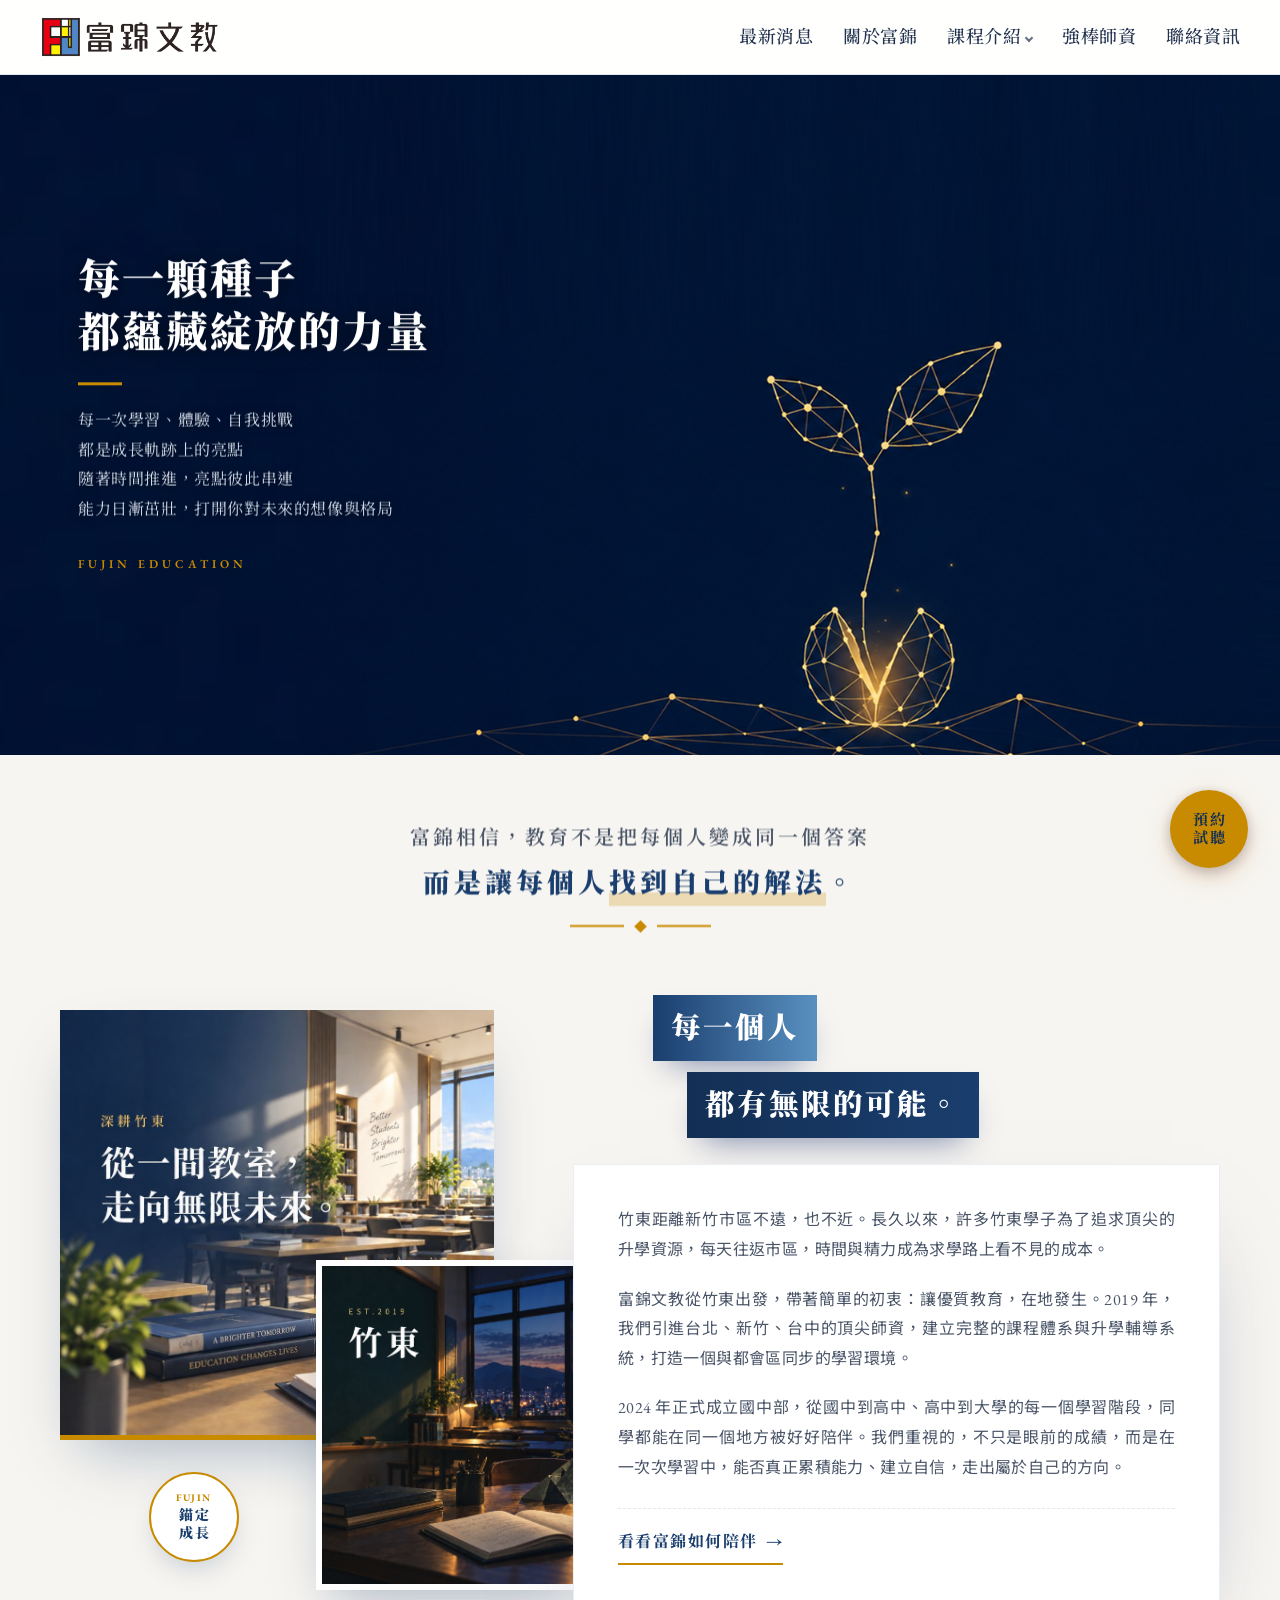
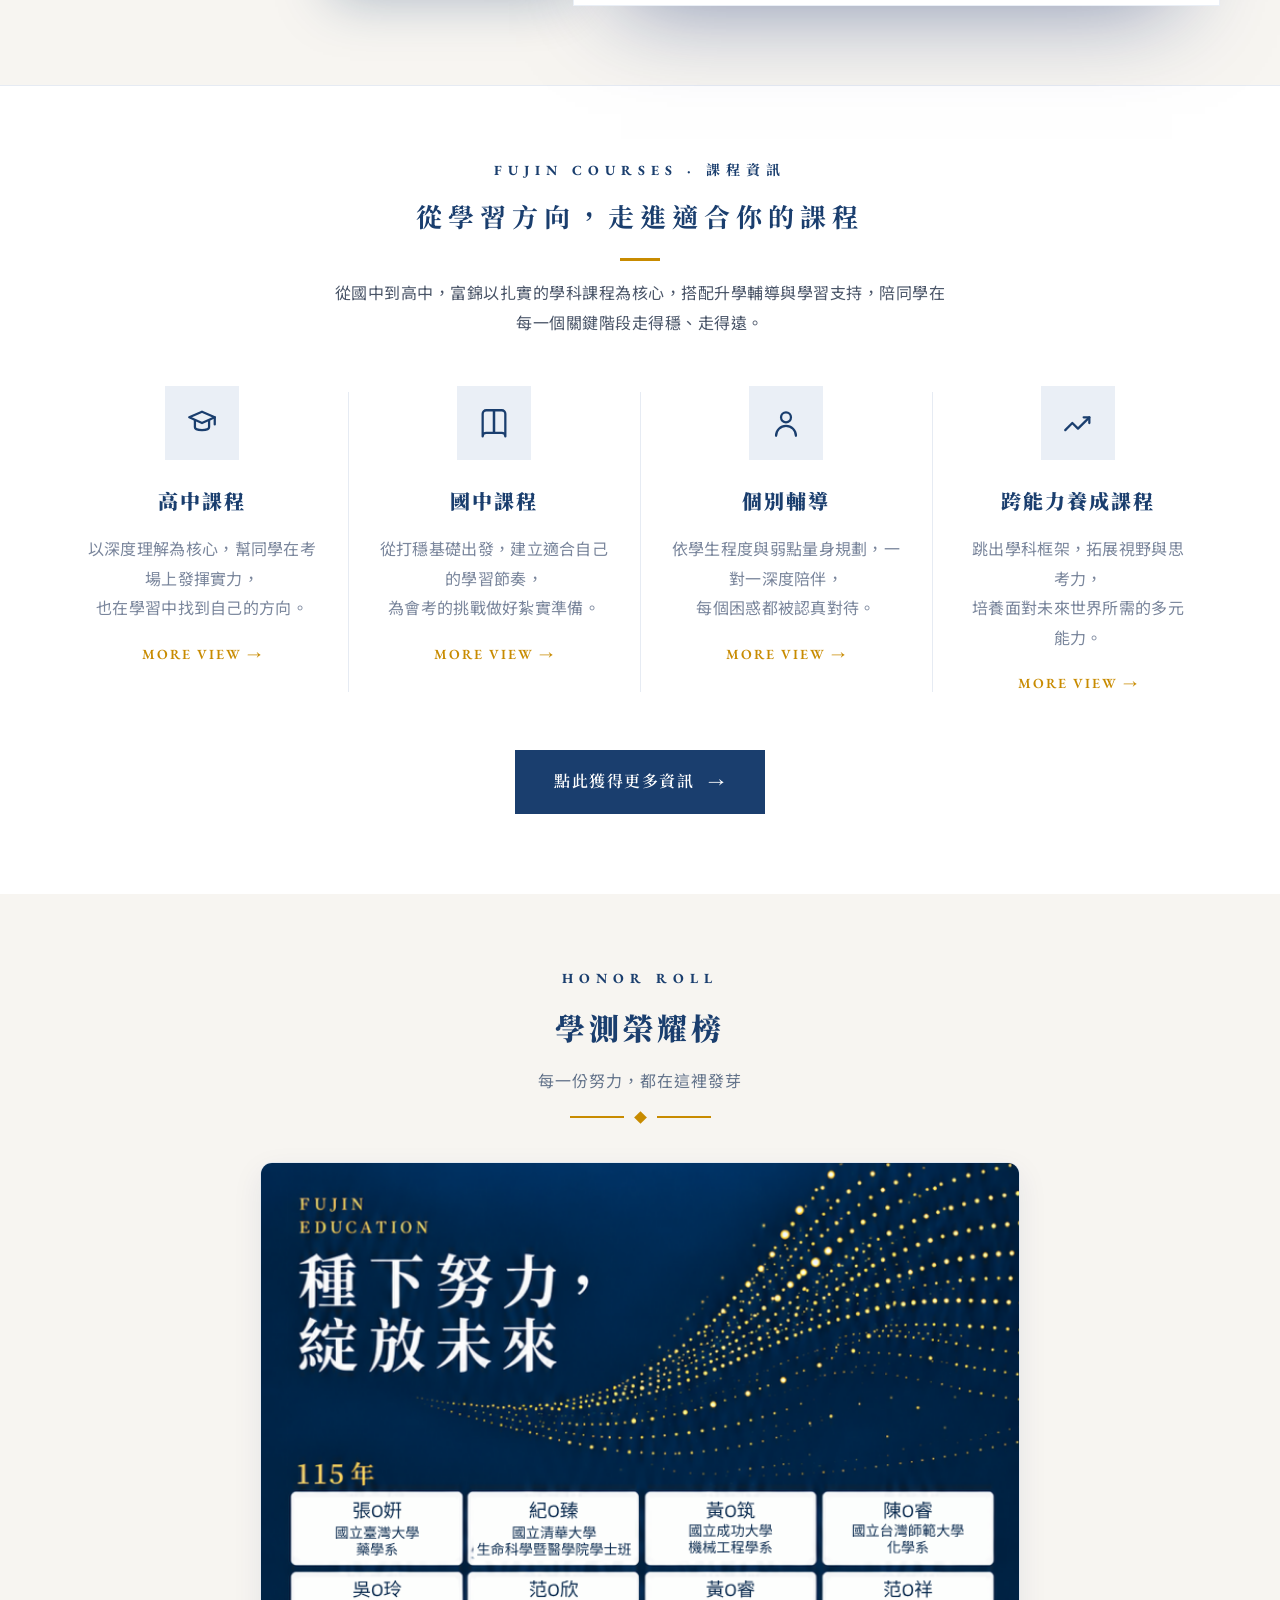
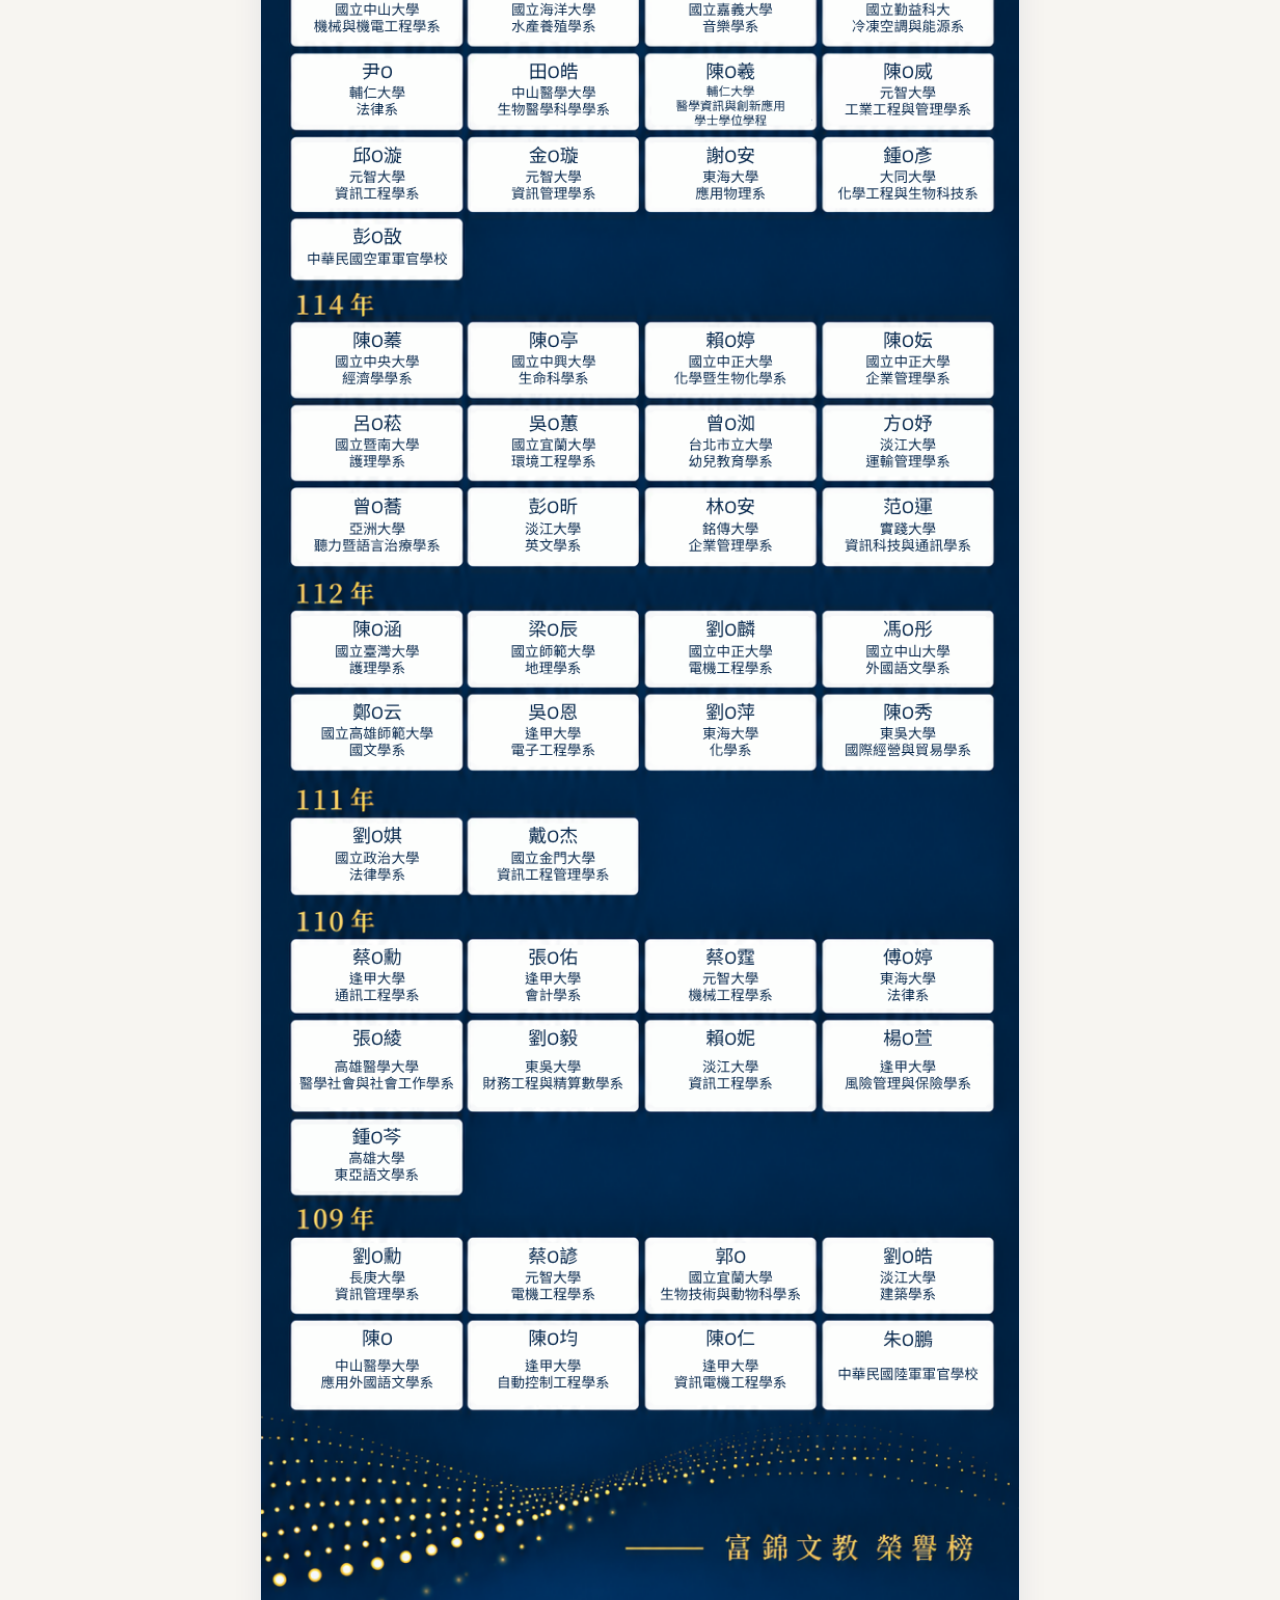
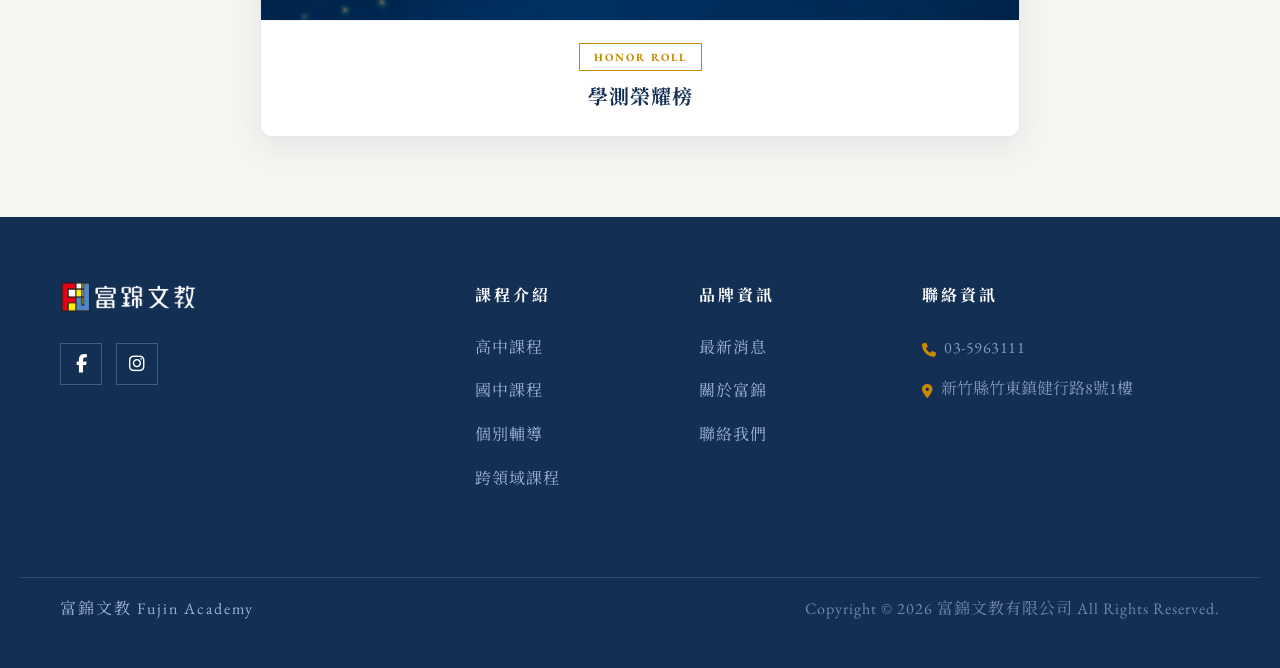
==== index.html @ 2bec7e51 "Update Fujin Education website layout, typography, and animations" ====
<!DOCTYPE html>
<html lang="zh-TW">

<head>
  <meta charset="UTF-8">
  <meta name="viewport" content="width=device-width, initial-scale=1.0">
  <title>富錦文教 · 首頁</title>
  <link rel="preconnect" href="https://fonts.googleapis.com">
  <link rel="preconnect" href="https://fonts.gstatic.com" crossorigin>
  <link
    href="https://fonts.googleapis.com/css2?family=EB+Garamond:ital,wght@0,400..800;1,400..800&family=Noto+Sans+TC:wght@400;500;600;700;800;900&family=Noto+Serif+TC:wght@400;500;600;700;900&display=swap"
    rel="stylesheet">
  <link rel="stylesheet" href="https://cdnjs.cloudflare.com/ajax/libs/font-awesome/6.5.1/css/all.min.css">
  <link rel="stylesheet" href="https://cdnjs.cloudflare.com/ajax/libs/animate.css/4.1.1/animate.min.css">
  <link rel="stylesheet" href="css/style.css">
</head>

<body data-theme="light">
  <div id="site-header"></div>
  <script src="partials/site-header.js"></script>

  <section class="hero">
    <div class="hero-inner">
      <h1 class="title scroll-anim" data-anim="animate__fadeInUp" style="animation-duration: 0.9s;">每一顆種子<br>都蘊藏綻放的力量
      </h1>
      <div class="bar scroll-anim" data-anim="animate__fadeIn" data-delay="0.3s"></div>
      <p class="sub scroll-anim" data-anim="animate__fadeInUp" data-delay="0.4s" style="animation-duration: 0.9s;">
        每一次學習、體驗、自我挑戰<br>都是成長軌跡上的亮點<br>隨著時間推進，亮點彼此串連<br>能力日漸茁壯，打開你對未來的想像與格局</p>
      <div class="eyebrow scroll-anim" data-anim="animate__fadeIn" data-delay="0.7s">FUJIN EDUCATION</div>
    </div>
  </section>

  <!-- 品牌核心引言區（無色塊、雜誌感詩意引言排版） -->
  <section class="home-quote-strip">
    <div class="wrap">
      <div class="home-quote-inner scroll-anim" data-anim="animate__fadeInUp">
        <div class="hq-content">
          <p class="hq-line-1">富錦相信，教育不是把每個人變成同一個答案</p>
          <p class="hq-line-2">而是讓每個人<span>找到自己的解法</span>。</p>
        </div>
        <div class="ornament"><span class="ln"></span><span class="dot"></span><span class="ln"></span></div>
      </div>
    </div>
  </section>

  <!-- 品牌文字區 — 雜誌感錯位疊卡排版（保留全部原有元素與漸層標題） -->
  <section class="home-about-sec">
    <div class="wrap">
      <div class="home-about-grid scroll-anim" data-anim="animate__fadeInUp">
        <!-- 左側：雙圖視覺舞台＋圓形錨定成長徽章 -->
        <div class="home-about-right">
          <div class="home-about-collage">
            <div class="collage-img-main">
              <img src="assets/首頁_教室2.jpeg" alt="深耕竹東 從一間教室，走向無限未來" loading="lazy">
            </div>
            <div class="collage-img-sub">
              <img src="assets/首頁_教室1.jpeg" alt="富錦文教 EST.2019 竹東" loading="lazy">
            </div>
            <div class="collage-badge">
              <span class="cb-en">FUJIN</span>
              <span class="cb-cn">錨定<br>成長</span>
            </div>
          </div>
        </div>

        <!-- 右側：漸層標題＋白色浮起故事卡片 -->
        <div class="home-about-left">
          <div class="home-about-head">
            <div class="bars">
              <b>每一個人</b>
              <b>都有無限的可能。</b>
            </div>
          </div>
          <div class="ov-card home-about-card">
            <div class="vision-body home-about-body">
              <p>竹東距離新竹市區不遠，也不近。長久以來，許多竹東學子為了追求頂尖的升學資源，每天往返市區，時間與精力成為求學路上看不見的成本。</p>
              <p>富錦文教從竹東出發，帶著簡單的初衷：讓優質教育，在地發生。2019 年，我們引進台北、新竹、台中的頂尖師資，建立完整的課程體系與升學輔導系統，打造一個與都會區同步的學習環境。</p>
              <p>2024 年正式成立國中部，從國中到高中、高中到大學的每一個學習階段，同學都能在同一個地方被好好陪伴。我們重視的，不只是眼前的成績，而是在一次次學習中，能否真正累積能力、建立自信，走出屬於自己的方向。</p>
            </div>
            <div class="home-about-cta">
              <a class="home-about-link" href="about.html">看看富錦如何陪伴 <span class="arw">→</span></a>
            </div>
          </div>
        </div>
      </div>
    </div>
  </section>

  <!-- 課程快覽 — 四欄卡片 -->
  <section class="course-ortho">
    <div class="band-en">FUJIN COURSES · 課程資訊</div>

    <div class="co-h scroll-anim" data-anim="animate__fadeInUp">從學習方向，走進適合你的課程</div>
    <div class="co-rule scroll-anim" data-anim="animate__fadeIn"></div>
    <p class="co-intro scroll-anim" data-anim="animate__fadeInUp" data-delay="0.15s">
      從國中到高中，富錦以扎實的學科課程為核心，搭配升學輔導與學習支持，陪同學在每一個關鍵階段走得穩、走得遠。</p>

    <div class="co-row">
      <div class="co-col scroll-anim" data-anim="animate__fadeInUp" data-delay="0.1s">
        <div class="co-ic"><svg viewBox="0 0 24 24">
            <path d="M3 8l9-4 9 4-9 4-9-4z" />
            <path d="M7 10v5c0 1.1 2.2 2 5 2s5-.9 5-2v-5" />
            <path d="M21 8v5" />
          </svg></div>
        <div class="co-t">高中課程</div>
        <p class="co-d">以深度理解為核心，幫同學在考場上發揮實力，<br>
          也在學習中找到自己的方向。</p>
        <a class="co-more" href="senior.html">MORE VIEW →</a>
      </div>

      <div class="co-col scroll-anim" data-anim="animate__fadeInUp" data-delay="0.25s">
        <div class="co-ic"><svg viewBox="0 0 24 24">
            <path d="M4 5.5A2.5 2.5 0 0 1 6.5 3H12v16H6.5A2.5 2.5 0 0 0 4 21.5V5.5z" />
            <path d="M20 5.5A2.5 2.5 0 0 0 17.5 3H12v16h5.5a2.5 2.5 0 0 1 2.5 2.5V5.5z" />
          </svg></div>
        <div class="co-t">國中課程</div>
        <p class="co-d">從打穩基礎出發，建立適合自己的學習節奏，<br>
          為會考的挑戰做好紮實準備。</p>
        <a class="co-more" href="junior.html">MORE VIEW →</a>
      </div>

      <div class="co-col scroll-anim" data-anim="animate__fadeInUp" data-delay="0.4s">
        <div class="co-ic"><svg viewBox="0 0 24 24">
            <circle cx="12" cy="8" r="3.5" />
            <path d="M5 21c0-3.9 3.1-7 7-7s7 3.1 7 7" />
          </svg></div>
        <div class="co-t">個別輔導</div>
        <p class="co-d">依學生程度與弱點量身規劃，一對一深度陪伴，<br>
          每個困惑都被認真對待。</p>
        <a class="co-more" href="tutor.html">MORE VIEW →</a>
      </div>

      <div class="co-col scroll-anim" data-anim="animate__fadeInUp" data-delay="0.55s">
        <div class="co-ic"><svg viewBox="0 0 24 24">
            <path d="M3 17l5-5 4 4 8-8" />
            <path d="M16 8h4v4" />
          </svg></div>
        <div class="co-t">跨能力養成課程</div>
        <p class="co-d">跳出學科框架，拓展視野與思考力，<br>
          培養面對未來世界所需的多元能力。</p>
        <a class="co-more" href="cross.html">MORE VIEW →</a>
      </div>
    </div>

    <div class="co-foot scroll-anim" data-anim="animate__fadeInUp" data-delay="0.2s">
      <a class="course-cta" href="contact.html">點此獲得更多資訊 <span class="arw">→</span></a>
    </div>
  </section>

  <!-- 最新消息 — 學測榮耀榜 (HONOR ROLL) -->
  <section class="home-honor-sec">
    <div class="wrap">
      <div class="intro-band scroll-anim" data-anim="animate__fadeInUp">
        <div class="band-en">HONOR ROLL</div>
        <h2 class="band-h">學測榮耀榜</h2>
        <p class="band-note">每一份努力，都在這裡發芽</p>
        <div class="ornament"><span class="ln"></span><span class="dot"></span><span class="ln"></span></div>
      </div>

      <div class="home-honor-wrap">
        <article class="honor-card scroll-anim" data-anim="animate__fadeInUp">
          <a href="assets/榜單.png" target="_blank" rel="noopener" aria-label="查看放大富錦文教榮譽榜榜單">
            <img src="assets/榜單.png" alt="富錦文教 學測榮耀榜" loading="lazy">
          </a>
          <div class="honor-card-body">
            <span class="honor-card-tag">HONOR ROLL</span>
            <h3 class="honor-card-title">學測榮耀榜</h3>
          </div>
        </article>
      </div>
    </div>
  </section>

  <div id="site-footer"></div>
  <script src="partials/site-footer.js"></script>

  <!-- Scroll Animation IntersectionObserver Script -->
  <script src="js/scroll-anim.js"></script>
</body>

</html>
---- css/style.css ----
@charset "UTF-8";

/* ==========================================================================
   1. 變數與基本重設 (Variables & Base Reset)
   ========================================================================== */
:root {
  --navy-deep: #132F54;
  --navy: #1A3E6E;
  /* 主色 Navy */
  --royal: #1A3E6E;
  --sky: #5990C0;
  --ocean: #27606C;
  --pale: #EAEFF6;
  --ink: #1A3E6E;
  --gold: #C88B00;
  /* 金色 Gold */
  --gold-bright: #FDF3DC;
  --gold-deep: #C88B00;
  --page: #F7F5F1;
  /* 底色 Cream */
  --gray-400: #94A3B8;
  --gray-500: #64748B;
  --gray-600: #4A5568;
  /* 內文灰 Text-mid */
  --gray-700: #4A5568;
}

* {
  margin: 0;
  padding: 0;
  box-sizing: border-box;
}

html {
  scroll-behavior: smooth;
}

body {
  font-size: 16px;
  line-height: 1.85;
  font-family: 'EB Garamond', 'Noto Sans TC', sans-serif;
  background: var(--page);
  color: var(--gray-700);
  -webkit-font-smoothing: antialiased;
  text-rendering: optimizeLegibility;
}

img {
  display: block;
  max-width: 100%;
}

.wrap {
  max-width: 1240px;
  margin: 0 auto;
  padding: 0 40px;
}

/* ==========================================================================
   2. 共用網站頁首 (Site Header)
   ========================================================================== */
.site-head {
  position: sticky;
  top: 0;
  z-index: 50;
  background: rgba(255, 255, 255, .92);
  -webkit-backdrop-filter: saturate(1.4) blur(12px);
  backdrop-filter: saturate(1.4) blur(12px);
  border-bottom: 1px solid #e2e8f0;
}

.head-inner {
  display: flex;
  align-items: center;
  justify-content: space-between;
  height: 74px;
  padding: 0 40px;
}

.brand {
  display: flex;
  align-items: center;
  flex-shrink: 0;
}

.brand img {
  height: 42px;
  width: auto;
  display: block;
}

.menu {
  display: flex;
  align-items: center;
  gap: 30px;
  white-space: nowrap;
}

.menu>a,
.menu .menu-links>a,
.menu .has-sub>a {
  font-family: 'EB Garamond', 'Noto Serif TC', serif;
  font-size: 18px;
  font-weight: 500;
  color: #22324f;
  text-decoration: none;
  letter-spacing: .5px;
  position: relative;
  padding: 6px 0;
  transition: color .15s;
  white-space: nowrap;
  display: inline-block;
}

.menu>a::after,
.menu .menu-links>a::after,
.menu .has-sub>a::after {
  content: "";
  position: absolute;
  left: 0;
  bottom: 0;
  width: 100%;
  height: 2.5px;
  background: var(--gold-deep);
  transform: scaleX(0);
  transform-origin: left center;
  transition: transform .2s ease;
}

.menu>a:hover,
.menu .menu-links>a:hover,
.menu .has-sub:hover>a {
  color: var(--navy);
}

.menu>a:hover::after,
.menu .menu-links>a:hover::after,
.menu .has-sub:hover>a::after {
  transform: scaleX(1);
}

.menu a.active {
  color: var(--gold-deep);
  font-weight: 700;
}

.menu a.active::after {
  transform: scaleX(1);
}

.has-sub {
  position: relative;
}

.has-sub .caret {
  display: inline-block;
  width: 6px;
  height: 6px;
  margin-left: 5px;
  vertical-align: middle;
  border-right: 2px solid currentColor;
  border-bottom: 2px solid currentColor;
  transform: translateY(-2px) rotate(45deg);
  opacity: .7;
}

.submenu {
  position: absolute;
  top: calc(100% + 8px);
  left: 50%;
  transform: translateX(-50%) translateY(8px);
  background: #fff;
  border: 1px solid #e6ebf3;
  border-radius: 0;
  padding: 8px;
  min-width: 180px;
  box-shadow: 0 18px 40px -18px rgba(16, 42, 107, .35);
  opacity: 0;
  visibility: hidden;
  transition: all .18s ease;
  display: flex;
  flex-direction: column;
  gap: 2px;
  z-index: 60;
}

.has-sub:hover .submenu {
  opacity: 1;
  visibility: visible;
  transform: translateX(-50%) translateY(0);
}

.submenu::before {
  content: "";
  position: absolute;
  top: -12px;
  left: 0;
  right: 0;
  height: 12px;
}

.submenu a {
  font-family: 'EB Garamond', 'Noto Serif TC', serif;
  font-size: 16px;
  font-weight: 500;
  color: #33415c;
  text-decoration: none;
  letter-spacing: 1px;
  padding: 10px 16px;
  border-radius: 0;
  transition: all .14s ease;
  white-space: nowrap;
}

.submenu a::after {
  display: none !important;
}

.submenu a:hover {
  background: var(--pale);
  color: var(--navy);
}

/* ==========================================================================
   3. 頁面主視覺 (Page Hero)
   ========================================================================== */
.page-hero {
  position: relative;
  overflow: hidden;
  color: #fff;
  padding: 48px 0 44px;
  background: linear-gradient(135deg, #132F54 0%, #1A3E6E 60%, #15355E 100%);
  border-bottom: 1px solid rgba(200, 139, 0, 0.25);
  box-shadow: inset 0 -10px 30px rgba(0, 0, 0, 0.15);
}

.page-hero::before {
  content: "";
  position: absolute;
  top: 0;
  left: 0;
  width: 100%;
  height: 3px;
  background: linear-gradient(90deg, var(--gold-deep) 0%, var(--gold) 50%, var(--sky) 100%);
}

.page-hero::after {
  content: "";
  position: absolute;
  right: -80px;
  top: -80px;
  width: 400px;
  height: 400px;
  background: radial-gradient(circle, rgba(206, 162, 115, .15), transparent 70%);
  pointer-events: none;
  z-index: 1;
}

.ph-inner {
  position: relative;
  z-index: 5;
}

.ph-eyebrow {
  font-family: 'EB Garamond', 'Noto Serif TC', serif;
  font-size: 12px;
  font-weight: 700;
  letter-spacing: 5px;
  color: var(--gold);
  text-transform: uppercase;
  margin-bottom: 10px;
}

.ph-title {
  font-family: 'EB Garamond', 'Noto Serif TC', serif;
  font-weight: 900;
  font-size: 36px;
  line-height: 1.25;
  letter-spacing: 3px;
  color: #ffffff;
  text-shadow: 0 2px 12px rgba(5, 16, 45, .4);
}

.ph-rule {
  width: 44px;
  height: 3px;
  background: var(--gold);
  margin: 16px 0 18px;
  border-radius: 2px;
}

.ph-sub {
  font-size: 16px;
  color: #cbd5e1;
  letter-spacing: .5px;
  line-height: 1.85;
  max-width: 960px;
  margin: 0;
  text-align: justify;
}

.ph-sub b {
  color: var(--gold-bright);
  font-weight: 700;
}

.ph-stats {
  display: flex;
  flex-wrap: wrap;
  gap: 42px;
  margin-top: 28px;
}

.ph-stat-item {
  display: flex;
  flex-direction: column;
  gap: 5px;
  position: relative;
  padding-bottom: 10px;
}

.ph-stat-item::after {
  content: "";
  position: absolute;
  left: 0;
  bottom: 0;
  width: 100%;
  height: 2px;
  background: var(--gold);
  transform: scaleX(0);
  transform-origin: left center;
  transition: transform 0.55s cubic-bezier(0.22, 1, 0.36, 1);
  opacity: 0.75;
}

.ph-stat-item.stat-done::after {
  transform: scaleX(1);
}

.ph-stat-num {
  font-family: 'EB Garamond', 'Noto Serif TC', serif;
  font-size: 28px;
  font-weight: 900;
  color: var(--gold);
  letter-spacing: 1.5px;
  line-height: 1.2;
  font-variant-numeric: tabular-nums;
  display: inline-flex;
  align-items: baseline;
}

.ph-stat-num.stat-tick {
  animation: statTickPop 0.22s ease-out;
}

@keyframes statTickPop {
  0% {
    transform: translateY(3px) scale(0.96);
  }
  50% {
    transform: translateY(-2px) scale(1.05);
    text-shadow: 0 0 14px rgba(200, 139, 0, 0.45);
  }
  100% {
    transform: translateY(0) scale(1);
  }
}

.ph-stat-chars .stat-ch {
  display: inline-block;
  opacity: 0;
  transform: translateY(10px) scale(0.85);
  transition: opacity 0.38s ease, transform 0.38s cubic-bezier(0.34, 1.56, 0.64, 1);
}

.ph-stat-chars .stat-ch.show {
  opacity: 1;
  transform: translateY(0) scale(1);
}

.ph-stat-label {
  font-size: 14px;
  color: #cbd5e1;
  letter-spacing: 1px;
}

/* ==========================================================================
   4. 段落標題飾線 (Section Intro Band)
   ========================================================================== */
.intro-band {
  text-align: center;
  padding: 0;
  margin-bottom: 40px;
}

main>.intro-band:not(:first-child) {
  margin-top: 64px;
}

.band-en {
  font-family: 'EB Garamond', 'Noto Serif TC', serif;
  font-size: 14px;
  font-weight: 700;
  letter-spacing: 6px;
  color: var(--royal);
  text-transform: uppercase;
  margin-bottom: 10px;
}

.band-h {
  font-family: 'EB Garamond', 'Noto Serif TC', serif;
  font-weight: 900;
  font-size: 30px;
  letter-spacing: 4px;
  color: var(--ink);
}

.band-note {
  font-size: 16px;
  color: var(--gray-500);
  letter-spacing: 1px;
  margin-top: 10px;
}

.ornament {
  display: flex;
  align-items: center;
  gap: 12px;
  justify-content: center;
  margin: 16px 0 0;
}

.ornament .ln {
  height: 2px;
  width: 54px;
  background: var(--gold);
}

.ornament .dot {
  width: 9px;
  height: 9px;
  background: var(--gold);
  transform: rotate(45deg);
}

main {
  padding: 56px 0 80px;
}

/* ==========================================================================
   5. 註冊呼籲按鈕區 (CTA)
   ========================================================================== */
.cta {
  background: linear-gradient(158deg, #102A6B 0%, #0a1f55 100%);
  border-radius: 0;
  color: #fff;
  text-align: center;
  padding: 64px 40px;
  margin: 64px 0 10px;
  position: relative;
  overflow: hidden;
}

.cta::before {
  content: "";
  position: absolute;
  right: -60px;
  top: -60px;
  width: 300px;
  height: 300px;
  background: radial-gradient(circle, rgba(206, 162, 115, .3), transparent 65%);
  pointer-events: none;
}

.cta-eyebrow {
  font-family: 'EB Garamond', 'Noto Serif TC', serif;
  font-size: 13px;
  font-weight: 600;
  letter-spacing: 5px;
  text-transform: uppercase;
  color: var(--gold-bright);
  margin-bottom: 16px;
}

.cta-h {
  font-family: 'EB Garamond', 'Noto Serif TC', serif;
  font-weight: 900;
  font-size: 30px;
  letter-spacing: 3px;
  margin-bottom: 14px;
}

.cta-p {
  font-size: 16px;
  color: #d7e1f0;
  letter-spacing: 1px;
  line-height: 1.8;
  margin-bottom: 30px;
}

.cta-btn {
  display: inline-flex;
  align-items: center;
  gap: 10px;
  background: var(--gold);
  color: #3a2a14;
  font-family: 'EB Garamond', 'Noto Serif TC', serif;
  font-weight: 700;
  font-size: 18px;
  letter-spacing: 2px;
  text-decoration: none;
  padding: 16px 38px;
  border-radius: 0;
  transition: all .18s ease;
  box-shadow: 0 14px 30px -12px rgba(206, 162, 115, .8);
}

.cta-btn:hover {
  transform: translateY(-3px);
  box-shadow: 0 20px 40px -12px rgba(206, 162, 115, .9);
  background: #d9b487;
}

/* ==========================================================================
   6. 網站頁尾 (Site Footer)
   ========================================================================== */
.site-foot {
  font-family: 'EB Garamond', 'Noto Serif TC', serif;
  background: var(--navy-deep);
  color: #9fb2d6;
  padding: 64px 0 44px;
}

.foot-grid {
  display: grid;
  grid-template-columns: 1.8fr 0.9fr 0.9fr 1.4fr;
  gap: 32px;
}

.foot-brand-logo {
  display: inline-block;
  margin-bottom: 20px;
  text-decoration: none;
}

.foot-brand-logo img {
  height: 32px;
  width: auto;
  display: block;
}

.foot-desc {
  font-size: 16px;
  line-height: 1.95;
  color: #8497bd;
  letter-spacing: .4px;
  max-width: 100%;
  text-wrap: pretty;
  margin-bottom: 26px;
}

.foot-social {
  display: flex;
  gap: 14px;
}

.foot-social a {
  width: 42px;
  height: 42px;
  border-radius: 0;
  border: 1px solid rgba(255, 255, 255, .22);
  display: flex;
  align-items: center;
  justify-content: center;
  transition: all .2s ease;
  color: #fff;
  text-decoration: none;
}

.foot-social a i {
  color: #fff;
  transition: color .2s ease;
  font-size: 18px;
}

.foot-social a svg {
  width: 18px;
  height: 18px;
  fill: #fff;
  transition: fill .2s ease;
}

.foot-social a:hover {
  background: var(--gold);
  border-color: var(--gold);
}

.foot-social a:hover svg {
  fill: var(--navy-deep);
}

.foot-social a:hover i {
  color: var(--navy-deep);
}

.foot-col h4 {
  font-family: 'EB Garamond', 'Noto Serif TC', serif;
  font-size: 16px;
  font-weight: 700;
  letter-spacing: 3px;
  color: #fff;
  margin-bottom: 22px;
}

.foot-col ul {
  list-style: none;
  display: flex;
  flex-direction: column;
  gap: 14px;
  margin: 0;
  padding: 0;
}

.foot-col a {
  color: #9fb2d6;
  text-decoration: none;
  font-size: 16px;
  letter-spacing: 1px;
  transition: color .18s ease;
}

.foot-col a:hover,
.foot-col a.active {
  color: var(--gold-bright);
}

.foot-col .foot-info-text {
  color: #8497bd;
  font-size: 16px;
  line-height: 1.6;
  display: flex;
  align-items: center;
  gap: 8px;
  margin-top: 2px;
  white-space: nowrap;
}

.foot-col .foot-info-text i {
  color: var(--gold);
  font-size: 14px;
  margin-top: 4px;
  flex: none;
}

.foot-col .foot-info-text a {
  color: #8497bd;
  font-size: 16px;
  letter-spacing: .5px;
}

.foot-col .foot-info-text a:hover {
  color: var(--gold-bright);
}

.foot-bottom {
  display: flex;
  justify-content: space-between;
  align-items: center;
  flex-wrap: wrap;
  gap: 14px 28px;
  margin-top: 84px;
  padding-top: 16px;
  border-top: 1px solid rgba(255, 255, 255, .12);
}

.foot-bottom span {
  font-size: 16px;
  letter-spacing: 1px;
  color: #7286ad;
}

.foot-bottom .foot-mark {
  font-family: 'EB Garamond', 'Noto Serif TC', serif;
  font-size: 16px;
  letter-spacing: 2px;
  color: #9fb2d6;
}

/* ==========================================================================
   7. 懸浮按鈕組件 (Floating Action Buttons - Booking & Back to Top)
   ========================================================================== */
.float-booking-btn {
  position: fixed;
  bottom: 32px;
  right: 32px;
  z-index: 999;
  width: 78px;
  height: 78px;
  border-radius: 50%;
  background: var(--gold);
  color: var(--navy-deep);
  display: flex;
  flex-direction: column;
  align-items: center;
  justify-content: center;
  text-decoration: none;
  font-family: 'EB Garamond', 'Noto Serif TC', serif;
  font-size: 15px;
  font-weight: 700;
  line-height: 1.22;
  letter-spacing: 2px;
  text-align: center;
  box-shadow: 0 8px 24px rgba(206, 162, 115, 0.45), 0 4px 12px rgba(10, 31, 85, 0.25);
  transition: all .28s cubic-bezier(0.34, 1.56, 0.64, 1);
  padding-left: 2px;
}

.float-booking-btn:hover {
  transform: scale(1.1) translateY(-4px);
  background: #d8ad7e;
  box-shadow: 0 14px 32px rgba(206, 162, 115, 0.65), 0 8px 20px rgba(10, 31, 85, 0.35);
  color: #061539;
}

@media (max-width: 768px) {
  .float-booking-btn {
    width: 68px;
    height: 68px;
    bottom: 24px;
    right: 20px;
    font-size: 14px;
  }
}

.back-to-top-btn {
  position: fixed;
  bottom: 124px;
  right: 47px;
  z-index: 998;
  width: 48px;
  height: 48px;
  border-radius: 50%;
  background: var(--navy-deep);
  color: #fff;
  border: 1px solid rgba(206, 162, 115, 0.45);
  display: flex;
  align-items: center;
  justify-content: center;
  cursor: pointer;
  font-size: 18px;
  box-shadow: 0 8px 24px rgba(10, 31, 85, 0.35);
  opacity: 0;
  visibility: hidden;
  transform: translateY(16px) scale(0.9);
  transition: all .28s cubic-bezier(0.34, 1.56, 0.64, 1);
  padding: 0;
  outline: none;
}

.back-to-top-btn.show {
  opacity: 1;
  visibility: visible;
  transform: translateY(0) scale(1);
}

.back-to-top-btn:hover {
  background: var(--gold);
  color: var(--navy-deep);
  border-color: var(--gold);
  transform: translateY(-4px) scale(1.08);
  box-shadow: 0 12px 28px rgba(206, 162, 115, 0.55);
}

@media (max-width: 768px) {
  .back-to-top-btn {
    width: 44px;
    height: 44px;
    bottom: 104px;
    right: 32px;
    font-size: 16px;
  }
}

/* ==========================================================================
   8. 首頁專用樣式 (Index Page Component Styles)
   ========================================================================== */
.hero {
  position: relative;
  height: 600px;
  overflow: hidden;
  background-image: url('../assets/hero.jpg');
  background-size: cover;
  background-position: center center;
}

@media (min-width: 1200px) {
  .hero {
    height: 680px;
    background-position: center 35%;
  }
}

@media (min-width: 1440px) {
  .hero {
    height: 720px;
    background-position: center 90%;
  }
}

.hero-inner {
  position: absolute;
  z-index: 2;
  left: 78px;
  top: 50%;
  transform: translateY(-50%);
  max-width: 540px;
}

.hero-inner .title {
  font-family: 'EB Garamond', 'Noto Serif TC', serif;
  font-weight: 900;
  color: #ffffff;
  font-size: 42px;
  line-height: 1.26;
  letter-spacing: 2px;
  text-shadow: 0 2px 20px rgba(0, 0, 0, .6);
}

.hero-inner .bar {
  width: 44px;
  height: 3px;
  background: var(--gold-deep);
  margin: 22px 0 20px;
}

.hero-inner .sub {
  font-family: 'EB Garamond', 'Noto Serif TC', serif;
  color: rgba(235, 243, 255, .9);
  font-size: 16px;
  line-height: 1.85;
  margin-top: 0;
  letter-spacing: .6px;
  text-shadow: 0 1px 10px rgba(0, 0, 0, .6);
}

.hero-inner .eyebrow {
  font-family: 'EB Garamond', 'Noto Serif TC', serif;
  font-weight: 600;
  color: var(--gold-deep);
  font-size: 12px;
  letter-spacing: 4px;
  margin-top: 30px;
}

.course-cta {
  display: inline-flex;
  align-items: center;
  gap: 14px;
  font-family: 'EB Garamond', 'Noto Serif TC', serif;
  font-size: 16px;
  font-weight: 600;
  letter-spacing: 1.5px;
  text-decoration: none;
  cursor: pointer;
  padding: 16px 38px;
  border-radius: 0;
  transition: all .2s ease;
}

.course-cta .arw {
  font-family: 'EB Garamond', 'Noto Serif TC', serif;
  transition: transform .2s ease;
}

.course-cta:hover .arw {
  transform: translateX(6px);
}

.course-ortho {
  padding: 72px 56px 80px;
  background: #fff;
  text-align: center;
}

.co-h {
  font-family: 'EB Garamond', 'Noto Serif TC', serif;
  font-weight: 700;
  font-size: 26px;
  letter-spacing: 6px;
  color: var(--ink);
  text-transform: uppercase;
}

.co-rule {
  width: 40px;
  height: 3px;
  background: var(--gold);
  margin: 16px auto 18px;
}

.co-intro {
  font-family: 'EB Garamond', 'Noto Sans TC', sans-serif;
  font-size: 16px;
  color: var(--gray-600);
  line-height: 1.85;
  max-width: 620px;
  margin: 0 auto;
  letter-spacing: .5px;
}

.co-row {
  display: grid;
  grid-template-columns: repeat(4, 1fr);
  gap: 0;
  margin-top: 40px;
}

.co-col {
  position: relative;
  padding: 8px 30px;
  text-align: center;
}

.co-col+.co-col::before {
  content: "";
  position: absolute;
  left: 0;
  top: 14px;
  bottom: 14px;
  width: 1px;
  background: #e6ebf3;
}

.co-ic {
  width: 74px;
  height: 74px;
  margin: 0 auto 24px;
  border-radius: 0;
  background: var(--pale);
  display: flex;
  align-items: center;
  justify-content: center;
  transition: all .2s ease;
}

.co-ic svg {
  width: 34px;
  height: 34px;
  stroke: var(--royal);
  fill: none;
  stroke-width: 1.6;
  stroke-linecap: round;
  stroke-linejoin: round;
  transition: stroke .2s ease;
}

.co-col:hover .co-ic {
  background: var(--navy);
  transform: translateY(-4px);
}

.co-col:hover .co-ic svg {
  stroke: #fff;
}

.co-t {
  font-family: 'EB Garamond', 'Noto Serif TC', serif;
  font-weight: 900;
  font-size: 20px;
  color: var(--ink);
  letter-spacing: 2px;
}

.co-d {
  font-family: 'EB Garamond', 'Noto Sans TC', sans-serif;
  font-size: 16px;
  color: #7a869c;
  line-height: 1.85;
  margin-top: 14px;
  letter-spacing: .3px;
  text-wrap: pretty;
}

.co-more {
  display: inline-flex;
  align-items: center;
  gap: 7px;
  font-family: 'EB Garamond', 'Noto Serif TC', serif;
  font-size: 14px;
  font-weight: 600;
  letter-spacing: 2px;
  color: var(--gold-deep);
  text-transform: uppercase;
  margin-top: 18px;
  text-decoration: none;
  white-space: nowrap;
}

.co-foot {
  margin-top: 44px;
}

.course-ortho .course-cta {
  background: var(--navy);
  color: #fff;
  border: 1.5px solid var(--navy);
  border-radius: 0;
}

.course-ortho .course-cta:hover {
  background: var(--navy-deep);
}

@media (max-width: 880px) {
  .hero {
    height: 480px;
    background-position: 60% center;
  }

  .hero-inner {
    left: 28px;
    right: 28px;
    max-width: none;
  }

  .hero-inner .title {
    font-size: 32px;
  }

  .hero-inner .bar {
    margin: 16px 0;
    width: 36px;
    height: 2.5px;
  }

  .hero-inner .sub {
    font-size: 14px;
    line-height: 1.8;
  }

  .hero-inner .eyebrow {
    margin-top: 20px;
    font-size: 11px;
  }

  .course-ortho {
    padding: 44px 22px 50px;
  }

  .co-row {
    grid-template-columns: 1fr 1fr;
    gap: 30px 0;
  }

  .co-col+.co-col::before {
    display: none;
  }
}

/* 首頁：Banner 下方雜誌感引言區 (Home Editorial Quote Section) */
.home-quote-strip {
  background: var(--page);
  padding: 64px 0 0;
  position: relative;
  z-index: 3;
}

.home-quote-inner {
  max-width: 780px;
  margin: 0 auto;
  text-align: center;
  position: relative;
}

.hq-content {
  position: relative;
  z-index: 2;
}

.hq-line-1 {
  font-family: 'EB Garamond', 'Noto Serif TC', serif;
  font-size: 20px;
  font-weight: 600;
  letter-spacing: 3px;
  line-height: 1.8;
  color: var(--gray-600);
  margin: 0 0 8px;
}

.hq-line-2 {
  font-family: 'EB Garamond', 'Noto Serif TC', serif;
  font-size: 27px;
  font-weight: 900;
  letter-spacing: 4px;
  line-height: 1.5;
  color: var(--navy);
  margin: 0;
}

.hq-line-2 span {
  position: relative;
  display: inline-block;
  padding-bottom: 2px;
  background: linear-gradient(180deg, transparent 68%, rgba(200, 139, 0, 0.25) 68%);
}

.hq-ornament {
  display: flex;
  align-items: center;
  justify-content: center;
  gap: 14px;
  margin-top: 28px;
}

.hq-ornament .hq-ln {
  width: 64px;
  height: 1px;
  background: linear-gradient(90deg, transparent, var(--gold), transparent);
}

.hq-ornament .hq-dot {
  width: 7px;
  height: 7px;
  background: var(--gold);
  transform: rotate(45deg);
}

@media (max-width: 680px) {
  .home-quote-strip {
    padding: 44px 0 4px;
  }

  .home-quote-inner {
    padding: 18px 12px 0;
  }

  .hq-mark {
    font-size: 72px;
  }

  .hq-line-1 {
    font-size: 16px;
    letter-spacing: 1.5px;
  }

  .hq-line-2 {
    font-size: 21px;
    letter-spacing: 2px;
  }
}

/* 首頁：品牌文字區 (Home About Fujin Section — Editorial Overlap Layout) */
.home-about-sec {
  background: var(--page);
  padding: 64px 0 80px;
  border-bottom: 1px solid #e6ebf3;
}

.home-about-grid {
  display: grid;
  grid-template-columns: 0.96fr 1.04fr;
  gap: 0;
  align-items: center;
}

.home-about-left {
  display: flex;
  flex-direction: column;
  align-items: flex-start;
  position: relative;
  z-index: 4;
}

.home-about-head {
  padding-left: 36px;
}

.home-about-left .ornament {
  justify-content: flex-start;
  margin: 12px 0 20px;
}

.home-about-left .bars {
  margin: 0 0 26px;
}

.home-about-card {
  margin-left: -44px;
  padding: 40px 44px 38px;
  border-top: 4px solid var(--gold);
}

.home-about-body p {
  font-size: 16px;
  line-height: 1.85;
  color: var(--gray-700);
  letter-spacing: .4px;
  margin-bottom: 20px;
  text-align: justify;
}

.home-about-body p:last-child {
  margin-bottom: 0;
}

.home-about-cta {
  margin-top: 26px;
  padding-top: 18px;
  border-top: 1px dashed #e2e8f0;
}

.home-about-link {
  display: inline-flex;
  align-items: center;
  gap: 8px;
  font-family: 'EB Garamond', 'Noto Serif TC', serif;
  font-size: 16px;
  font-weight: 700;
  letter-spacing: 1.5px;
  color: var(--navy);
  text-decoration: none;
  padding-bottom: 6px;
  border-bottom: 2px solid var(--gold);
  transition: all .2s ease;
}

.home-about-link .arw {
  transition: transform .2s ease;
}

.home-about-link:hover {
  color: var(--gold-deep);
}

.home-about-link:hover .arw {
  transform: translateX(5px);
}

/* 左側疊圖視覺舞台 (Left Visual Stage) */
.home-about-right {
  width: 100%;
  position: relative;
  z-index: 2;
}

.home-about-collage {
  position: relative;
  width: 100%;
  height: 580px;
}

.collage-img-main {
  position: absolute;
  top: 0;
  left: 0;
  width: 78%;
  height: 430px;
  z-index: 1;
  overflow: hidden;
  box-shadow: 0 28px 60px -22px rgba(26, 62, 110, 0.38);
  border-bottom: 5px solid var(--gold);
}

.collage-img-main img {
  width: 100%;
  height: 100%;
  object-fit: cover;
  object-position: left center;
  display: block;
}

.collage-img-sub {
  position: absolute;
  bottom: 0;
  right: 6%;
  width: 48%;
  height: 330px;
  z-index: 2;
  border: 6px solid #ffffff;
  overflow: hidden;
  box-shadow: 0 24px 52px -16px rgba(26, 62, 110, 0.35);
  background: #ffffff;
}

.collage-img-sub img {
  width: 100%;
  height: 100%;
  object-fit: cover;
  object-position: center;
  display: block;
}

.collage-badge {
  position: absolute;
  bottom: 28px;
  left: 16%;
  z-index: 3;
  width: 90px;
  height: 90px;
  border-radius: 50%;
  background: #ffffff;
  border: 2px solid var(--gold);
  box-shadow: 0 12px 28px -8px rgba(26, 62, 110, 0.25);
  display: flex;
  flex-direction: column;
  align-items: center;
  justify-content: center;
  gap: 3px;
}

.collage-badge .cb-en {
  font-family: 'EB Garamond', 'Noto Serif TC', serif;
  font-size: 10px;
  font-weight: 700;
  letter-spacing: 1.5px;
  color: var(--gold-deep);
  line-height: 1;
}

.collage-badge .cb-cn {
  font-family: 'EB Garamond', 'Noto Serif TC', serif;
  font-size: 14px;
  font-weight: 900;
  letter-spacing: 2px;
  color: var(--navy);
  line-height: 1.3;
  text-align: center;
  padding-left: 2px;
}

/* 首頁：學測榮耀榜區 (Home Honor Roll Section) */
.home-honor-sec {
  background: var(--page);
  padding: 72px 0 80px;
}

.home-honor-wrap {
  max-width: 760px;
  margin: 0 auto;
}

@media (max-width: 980px) {
  .home-about-grid {
    grid-template-columns: 1fr;
    gap: 40px;
  }

  .home-about-head {
    padding-left: 0;
  }

  .home-about-card {
    margin-left: 0;
    padding: 30px 26px;
  }

  .home-about-sec {
    padding: 52px 0 64px;
  }

  .home-about-collage {
    height: 460px;
    max-width: 540px;
    margin: 0 auto;
  }

  .collage-img-main {
    height: 340px;
  }

  .collage-img-sub {
    height: 280px;
    right: 2%;
  }

  .collage-badge {
    width: 78px;
    height: 78px;
    bottom: 20px;
    left: 12%;
  }

  .home-honor-sec {
    padding: 48px 0 56px;
  }
}

@media (max-width: 480px) {
  .home-about-collage {
    height: 380px;
  }

  .collage-img-main {
    width: 76%;
    height: 270px;
  }

  .collage-img-sub {
    width: 52%;
    height: 230px;
    left: 0;
    border-width: 4px;
  }

  .collage-badge {
    width: 70px;
    height: 70px;
    bottom: 12px;
    right: 6px;
  }

  .collage-badge .cb-cn {
    font-size: 14px;
  }
}

/* ==========================================================================
   9. 課程與學科組件 (Courses & Subjects - junior/senior/tutor/cross.html)
   ========================================================================== */
/* 課程四頁切換導覽列 (Course 4-Tab Switcher) */
.course-switch-sec {
  background: #f4f3ee;
  border-top: 1px solid #e6ebf3;
  border-bottom: 1px solid #e6ebf3;
  padding: 28px 0;
}

.course-switch-grid {
  display: grid;
  grid-template-columns: repeat(4, 1fr);
  gap: 18px;
}

.course-tab {
  display: flex;
  flex-direction: column;
  align-items: center;
  justify-content: center;
  gap: 6px;
  padding: 20px 16px;
  background: #ffffff;
  border: 1px solid #e2e8f0;
  text-decoration: none;
  text-align: center;
  transition: all 0.22s ease;
  box-shadow: 0 8px 24px -18px rgba(16, 42, 107, 0.25);
}

.course-tab .ct-en {
  font-family: 'EB Garamond', 'Noto Serif TC', serif;
  font-size: 11px;
  font-weight: 700;
  letter-spacing: 2.5px;
  color: var(--gray-400);
  text-transform: uppercase;
  transition: color 0.22s ease;
}

.course-tab .ct-cn {
  font-family: 'EB Garamond', 'Noto Serif TC', serif;
  font-size: 17px;
  font-weight: 900;
  letter-spacing: 2px;
  color: var(--ink);
  transition: color 0.22s ease;
}

.course-tab:hover {
  border-color: var(--gold);
  transform: translateY(-2px);
  box-shadow: 0 14px 30px -16px rgba(16, 42, 107, 0.35);
}

.course-tab.active {
  background: var(--navy);
  border-color: var(--navy);
  box-shadow: 0 16px 36px -16px rgba(26, 62, 110, 0.55);
}

.course-tab.active .ct-en {
  color: var(--gold-bright);
}

.course-tab.active .ct-cn {
  color: #ffffff;
}

/* 各課程子頁標題區 (Course Stage Header) */
.course-stage-head {
  margin: 0 0 32px;
  max-width: 820px;
}

.csh-eyebrow {
  font-family: 'EB Garamond', 'Noto Serif TC', serif;
  font-size: 12px;
  font-weight: 700;
  letter-spacing: 4px;
  color: var(--gold-deep);
  text-transform: uppercase;
  margin-bottom: 10px;
}

.csh-title {
  font-family: 'EB Garamond', 'Noto Serif TC', serif;
  font-weight: 900;
  font-size: 32px;
  letter-spacing: 3px;
  color: var(--navy);
  line-height: 1.25;
  margin: 0;
}

.csh-rule {
  width: 40px;
  height: 3px;
  background: var(--gold);
  margin: 16px 0 18px;
}

.csh-sub {
  font-size: 16px;
  line-height: 1.85;
  color: var(--gray-600);
  letter-spacing: 0.4px;
  margin: 0;
  text-align: justify;
}

.csh-sub b {
  color: var(--navy);
  font-weight: 700;
}

.stage-lead-callout {
  background: #f6f5f0;
  border-left: 3.5px solid var(--gold-deep);
  padding: 20px 26px;
  margin-bottom: 26px !important;
  font-size: 16px;
  line-height: 1.85;
  color: var(--ink);
  text-align: justify;
}

@media (max-width: 820px) {
  .course-switch-grid {
    grid-template-columns: repeat(2, 1fr);
    gap: 12px;
  }

  .course-tab {
    padding: 16px 12px;
  }

  .csh-title {
    font-size: 26px;
  }
}

@media (max-width: 480px) {
  .course-switch-sec {
    padding: 18px 0;
  }

  .course-switch-grid {
    gap: 10px;
  }

  .course-tab {
    padding: 13px 8px;
  }

  .course-tab .ct-en {
    font-size: 9.5px;
    letter-spacing: 1.5px;
  }

  .course-tab .ct-cn {
    font-size: 15px;
    letter-spacing: 1px;
  }

  .course-stage-head {
    margin: 0 0 24px;
  }

  .csh-title {
    font-size: 23px;
  }

  .csh-sub {
    font-size: 14.5px;
    line-height: 1.8;
  }

  .stage-lead-callout {
    padding: 16px 18px;
    font-size: 14.5px;
  }
}

/* VS 對比 */
.compare {
  margin: 0;
}

.vs-row {
  display: grid;
  grid-template-columns: 1fr auto 1fr;
  align-items: stretch;
  gap: 0;
  max-width: 760px;
  margin: 44px auto 44px;
}

.vs-card {
  border-radius: 0;
  padding: 34px 30px;
  text-align: center;
  color: #fff;
  box-shadow: 0 22px 48px -28px rgba(16, 42, 107, .5);
}

.vs-card.a {
  background: linear-gradient(150deg, #3a5da3, #27487f);
}

.vs-card.b {
  background: linear-gradient(150deg, #16407f, #0a1f55);
}

.vs-stage {
  font-family: 'EB Garamond', 'Noto Serif TC', serif;
  font-size: 12px;
  font-weight: 700;
  letter-spacing: 3px;
  text-transform: uppercase;
  color: rgba(255, 255, 255, .6);
  margin-bottom: 8px;
}

.vs-name {
  font-family: 'EB Garamond', 'Noto Serif TC', serif;
  font-weight: 900;
  font-size: 24px;
  letter-spacing: 3px;
}

.vs-mid {
  display: flex;
  align-items: center;
  justify-content: center;
  padding: 0 22px;
}

.vs-badge {
  width: 58px;
  height: 58px;
  background: var(--gold);
  color: #fff;
  border-radius: 0;
  display: flex;
  align-items: center;
  justify-content: center;
  font-family: 'EB Garamond', 'Noto Serif TC', serif;
  font-weight: 800;
  font-size: 18px;
  letter-spacing: 1px;
  box-shadow: 0 10px 24px -8px rgba(176, 124, 69, .7);
}

.compare-body {
  max-width: 1240px;
  margin: 0 auto;
}

.compare-body p {
  font-size: 16px;
  line-height: 1.85;
  color: var(--gray-700);
  letter-spacing: .4px;
  text-wrap: pretty;
  text-align: justify;
  margin-bottom: 18px;
}

.compare-body p:last-child {
  margin-bottom: 0;
}

/* 課程時間表 (Schedule) */
.schedule {
  background: linear-gradient(180deg, #fff, #f4f7fb);
  border-top: 1px solid #e6ebf3;
  border-bottom: 1px solid #e6ebf3;
  padding: 6px 0 80px;
  margin-top: 64px;
}

.sched-grid {
  display: grid;
  grid-template-columns: repeat(3, 1fr);
  gap: 24px;
  margin-top: 46px;
}

.sched-grid.one {
  grid-template-columns: minmax(0, 560px);
  justify-content: center;
}

.sched-card {
  background: #fff;
  border: 1px solid #e6ebf3;
  border-radius: 0;
  overflow: hidden;
  box-shadow: 0 18px 44px -30px rgba(16, 42, 107, .4);
}

.sched-cap {
  display: flex;
  align-items: center;
  gap: 10px;
  padding: 16px 20px;
  background: linear-gradient(120deg, var(--navy), var(--royal));
  color: #fff;
}

.sched-cap .yr {
  font-family: 'EB Garamond', 'Noto Serif TC', serif;
  font-weight: 800;
  font-size: 14px;
  letter-spacing: 1px;
  background: rgba(255, 255, 255, .16);
  padding: 3px 10px;
  border-radius: 0;
}

.sched-cap .t {
  font-family: 'EB Garamond', 'Noto Serif TC', serif;
  font-weight: 700;
  font-size: 17px;
  letter-spacing: 2px;
}

.sched-card img {
  width: 100%;
  height: auto;
  background: #f8fafc;
}

.sched-card .ph {
  aspect-ratio: 3/4;
  display: flex;
  align-items: center;
  justify-content: center;
  flex-direction: column;
  gap: 8px;
  color: var(--gray-400);
  background: repeating-linear-gradient(45deg, #f8fafc, #f8fafc 14px, #f1f5f9 14px, #f1f5f9 28px);
}

.sched-card .ph span {
  font-size: 14px;
  letter-spacing: 1px;
}

/* 學科區 (Subjects Layout) */
.subjects {
  margin-top: 64px;
  padding: 0;
}

.subj {
  background: #fff;
  border: 1px solid #e6ebf3;
  border-radius: 0;
  overflow: hidden;
  box-shadow: 0 18px 44px -30px rgba(16, 42, 107, .35);
  margin-bottom: 26px;
}

.subj-head {
  display: flex;
  align-items: center;
  gap: 16px;
  padding: 26px 36px;
  border-bottom: 1px solid #eef2f7;
}

.subj-tab {
  width: 6px;
  height: 38px;
  border-radius: 0;
}

.subj-cn {
  font-family: 'EB Garamond', 'Noto Serif TC', serif;
  font-weight: 900;
  font-size: 20px;
  letter-spacing: 3px;
  color: var(--ink);
}

.subj-en {
  font-family: 'EB Garamond', 'Noto Serif TC', serif;
  font-weight: 600;
  font-size: 13px;
  letter-spacing: 3px;
  text-transform: uppercase;
  color: var(--gray-400);
  margin-left: 2px;
}

.subj-badge {
  margin-left: auto;
  font-size: 14px;
  font-weight: 600;
  letter-spacing: 1px;
  color: var(--gold-deep);
  background: var(--gold-bright);
  padding: 6px 14px;
  border-radius: 0;
}

.subj-body {
  padding: 30px 36px 34px;
}

.subj-body p {
  font-size: 16px;
  line-height: 1.85;
  color: var(--gray-700);
  letter-spacing: .3px;
  text-wrap: pretty;
  text-align: justify;
  margin-bottom: 16px;
}

.subj-body p:last-child {
  margin-bottom: 0;
}

.subj-lead {
  font-family: 'EB Garamond', 'Noto Serif TC', serif;
  font-weight: 700;
  font-size: 19px;
  line-height: 1.7;
  color: var(--navy);
  letter-spacing: 1px;
  margin-bottom: 20px !important;
}

/* 高亮清單 (hl-list) */
.hl-list {
  list-style: none;
  display: flex;
  flex-direction: column;
  gap: 12px;
  margin: 0 0 22px;
}

.hl-list li {
  position: relative;
  padding: 14px 18px 14px 46px;
  background: #ffffff;
  border: 1px solid #e6ebf3;
  border-radius: 0;
  font-size: 16px;
  line-height: 1.85;
  color: var(--gray-700);
  letter-spacing: .3px;
  text-align: justify;
}

.hl-list li b {
  color: var(--royal);
  font-weight: 700;
}

.hl-list li::before {
  content: "";
  position: absolute;
  left: 18px;
  top: 50%;
  transform: translateY(-50%);
  width: 16px;
  height: 16px;
  border-radius: 0;
  background: var(--gold);
  box-shadow: inset 0 0 0 3px #fff, 0 0 0 3px rgba(206, 162, 115, .25);
}

/* 雙欄輪替排版 (rotate & rot-card) */
.rotate {
  display: grid;
  grid-template-columns: 1fr 1fr;
  gap: 18px;
  margin-top: 8px;
}

.rot-card {
  border-radius: 0;
  padding: 24px 26px;
  border: 1px solid #e6ebf3;
  background: #fbfcfe;
  position: relative;
}

.rot-card::before {
  content: "";
  position: absolute;
  left: 0;
  top: 18px;
  bottom: 18px;
  width: 4px;
  border-radius: 0;
  background: var(--gold);
}

.rot-t {
  font-family: 'EB Garamond', 'Noto Serif TC', serif;
  font-weight: 900;
  font-size: 18px;
  letter-spacing: 2px;
  color: var(--ink);
  margin-bottom: 14px;
}

.rot-t .star {
  color: var(--gold-deep);
}

.rot-card ul {
  list-style: none;
  display: flex;
  flex-direction: column;
  gap: 9px;
}

.rot-card li {
  position: relative;
  padding-left: 18px;
  font-size: 16px;
  line-height: 1.6;
  color: var(--gray-600);
}

.rot-card li::before {
  content: "";
  position: absolute;
  left: 0;
  top: 9px;
  width: 6px;
  height: 6px;
  border-radius: 0;
  background: var(--sky);
}

.rotate-label {
  font-family: 'EB Garamond', 'Noto Serif TC', serif;
  font-size: 12px;
  font-weight: 700;
  letter-spacing: 2px;
  text-transform: uppercase;
  color: var(--gold-deep);
  margin: 6px 0 14px;
  display: flex;
  align-items: center;
  gap: 10px;
}

.rotate-label::before {
  content: "";
  width: 18px;
  height: 2px;
  background: var(--gold);
}

/* 緊湊學科卡片列 (Mini Row) */
.subj-mini-row {
  display: grid;
  grid-template-columns: repeat(3, 1fr);
  gap: 22px;
}

.subj-mini {
  background: #fff;
  border: 1px solid #e6ebf3;
  border-radius: 0;
  padding: 30px 28px;
  box-shadow: 0 16px 40px -30px rgba(16, 42, 107, .32);
  position: relative;
  overflow: hidden;
}

.subj-mini .tab {
  position: absolute;
  left: 0;
  top: 0;
  width: 100%;
  height: 5px;
}

.subj-mini .mcn {
  font-family: 'EB Garamond', 'Noto Serif TC', serif;
  font-weight: 900;
  font-size: 22px;
  letter-spacing: 2px;
  color: var(--ink);
  margin: 6px 0 4px;
}

.subj-mini .men {
  font-family: 'EB Garamond', 'Noto Serif TC', serif;
  font-weight: 600;
  font-size: 12px;
  letter-spacing: 2px;
  text-transform: uppercase;
  color: var(--gray-400);
  margin-bottom: 16px;
}

.subj-mini .mnote {
  font-size: 16px;
  line-height: 1.8;
  color: var(--gray-500);
  letter-spacing: .3px;
  display: flex;
  align-items: center;
  gap: 9px;
}

.subj-mini .mnote::before {
  content: "☎";
  color: var(--gold-deep);
  font-size: 16px;
}

.acc-navy {
  background: var(--navy);
}

.acc-royal {
  background: var(--royal);
}

.acc-gold {
  background: var(--gold-deep);
}

.acc-ocean {
  background: var(--ocean);
}

.acc-sky {
  background: var(--sky);
}

/* ==========================================================================
   10. 六大學習支援卡片組件 (Support Cards - about/tutor.html)
   ========================================================================== */
.support {
  background: linear-gradient(180deg, #fff 0%, var(--page) 100%);
  border-top: 1px solid #e6ebf3;
  padding: 72px 0 80px;
  margin-top: 0;
}

.support-grid {
  display: grid;
  grid-template-columns: repeat(3, 1fr);
  gap: 26px;
  margin-top: 0;
}

.tutor-intro+.support-grid {
  margin-top: 40px;
}

.sup-card {
  position: relative;
  background: #fff;
  border: 1px solid #e6ebf3;
  border-radius: 0;
  padding: 28px 28px 26px;
  box-shadow: 0 18px 44px -30px rgba(16, 42, 107, .4);
  overflow: hidden;
  transition: transform .18s ease, box-shadow .18s ease;
}

.sup-card.has-img {
  padding: 0;
  display: flex;
  flex-direction: column;
}

.sup-card-img {
  width: 100%;
  height: 220px;
  overflow: hidden;
  position: relative;
  background: #f1f5f9;
}

.sup-card-img img {
  width: 100%;
  height: 100%;
  object-fit: cover;
  transition: transform .35s ease;
}

.sup-card:hover .sup-card-img img {
  transform: scale(1.06);
}

.sup-card-body {
  padding: 28px 28px 32px;
  flex: 1;
}

.sup-card:hover {
  transform: translateY(-5px);
  box-shadow: 0 30px 64px -30px rgba(16, 42, 107, .5);
}

.sup-card::before {
  content: "";
  position: absolute;
  left: 0;
  top: 0;
  width: 100%;
  height: 4px;
  background: linear-gradient(90deg, var(--navy), var(--royal));
}

.sup-head {
  display: flex;
  align-items: center;
  gap: 16px;
  padding-bottom: 16px;
  margin-bottom: 16px;
  border-bottom: 1px solid #eef2f7;
  position: relative;
}

.sup-head::after {
  content: "";
  position: absolute;
  left: 0;
  bottom: -1px;
  width: 36px;
  height: 2.5px;
  background: var(--gold);
}

.sup-head-text {
  display: flex;
  flex-direction: column;
  gap: 3px;
}

.sup-icon {
  width: 52px;
  height: 52px;
  flex-shrink: 0;
  background: var(--pale);
  color: var(--navy);
  border-radius: 50%;
  display: flex;
  align-items: center;
  justify-content: center;
  font-size: 20px;
  transition: all .25s ease;
}

.sup-card:hover .sup-icon {
  background: var(--navy);
  color: #fff;
}

.sup-num {
  font-family: 'EB Garamond', 'Noto Serif TC', serif;
  font-weight: 800;
  font-size: 14px;
  line-height: 1.1;
  letter-spacing: 2px;
  color: var(--gold-deep);
}

.sup-t {
  font-family: 'EB Garamond', 'Noto Serif TC', serif;
  font-weight: 900;
  font-size: 22px;
  line-height: 1.25;
  letter-spacing: 2px;
  color: var(--ink);
  margin: 0;
}

.sup-card-body .sup-t {
  font-size: 24px;
  margin: 10px 0 6px;
}

.sup-line {
  width: 34px;
  height: 3px;
  background: var(--gold);
  margin: 14px 0 18px;
}

.sup-d {
  font-size: 16px;
  line-height: 1.85;
  color: var(--gray-600);
  letter-spacing: .3px;
  text-align: justify;
}

/* ==========================================================================
   11. 文宣重疊錯位排版組件 (Editorial Overlapping Cards - about.html)
   ========================================================================== */
html,
body {
  overflow-x: clip;
}

main {
  overflow: visible;
}

.vision-h {
  font-family: 'EB Garamond', 'Noto Serif TC', serif;
  font-weight: 900;
  font-size: 24px;
  letter-spacing: 3px;
  color: var(--ink);
  line-height: 1.2;
}

.vision-body p {
  font-size: 16px;
  line-height: 1.85;
  color: var(--gray-700);
  letter-spacing: .4px;
  text-wrap: pretty;
  margin-bottom: 20px;
  text-align: justify;
}

.vision-body p:last-child {
  margin-bottom: 0;
}

.kicker {
  font-family: 'EB Garamond', 'Noto Serif TC', serif;
  font-weight: 700;
  font-size: 12px;
  letter-spacing: 4px;
  text-transform: uppercase;
  color: var(--gold-deep);
  display: block;
  margin-bottom: 14px;
}

.vision-h {
  font-family: 'EB Garamond', 'Noto Serif TC', serif;
  font-weight: 900;
  font-size: 24px;
  letter-spacing: 2px;
  color: var(--ink);
  margin: 0 0 10px;
}

.stage {
  position: relative;
  margin-bottom: 80px;
  scroll-margin-top: 96px;
}

.stage:last-child {
  margin-bottom: 0;
}

.ghost {
  position: absolute;
  z-index: 0;
  font-family: 'EB Garamond', 'Noto Serif TC', serif;
  font-weight: 900;
  line-height: .8;
  color: var(--navy);
  opacity: .06;
  pointer-events: none;
  user-select: none;
  letter-spacing: 8px;
}

.ov-card {
  position: relative;
  z-index: 3;
  background: #fff;
  border: 1px solid #eaeff6;
  border-radius: 0;
  box-shadow: 0 44px 92px -48px rgba(16, 42, 107, .55);
  padding: 40px 44px;
}

.fig {
  position: relative;
  border-radius: 0;
  overflow: hidden;
  box-shadow: 0 44px 90px -44px rgba(16, 42, 107, .62);
  transition: transform .35s ease;
}

.fig::after {
  content: "";
  position: absolute;
  left: 0;
  bottom: 0;
  width: 100%;
  height: 5px;
  background: var(--gold);
}

.fig img {
  width: 100%;
  height: 100%;
  object-fit: cover;
  display: block;
}

/* 疊層漸層字條 */
.bars {
  display: flex;
  flex-direction: column;
  align-items: flex-start;
  gap: 11px;
  margin: 8px 0 26px;
}

.bars b {
  font-family: 'EB Garamond', 'Noto Serif TC', serif;
  font-weight: 900;
  font-size: clamp(21px, 2.3vw, 30px);
  letter-spacing: 3px;
  color: #fff;
  padding: .2em .62em;
  border-radius: 0;
  box-shadow: 0 16px 34px -16px rgba(16, 42, 107, .6);
}

.bars b:nth-child(1) {
  background: linear-gradient(90deg, #1A3E6E, #5990C0);
}

.bars b:nth-child(2) {
  margin-left: 34px;
  background: linear-gradient(90deg, #132F54, #1A3E6E);
}

.bars b:nth-child(3) {
  margin-left: 68px;
  background: linear-gradient(90deg, #5990C0, #C88B00);
}

/* S1 創立初衷 */
.s1-grid {
  display: grid;
  grid-template-columns: 288px 1fr;
  align-items: start;
}

.s1-head {
  padding-top: 34px;
}

.s1-body {
  margin-left: -48px;
  margin-top: 54px;
}

/* S2 辦學理念 */
.s2 {
  display: grid;
  grid-template-columns: 1fr 1fr;
  align-items: start;
}

.s2-content {
  grid-column: 1;
  grid-row: 1;
  z-index: 4;
  padding-top: 18px;
}

.s2-fig {
  grid-column: 2;
  grid-row: 1;
  height: 470px;
  margin-top: 34px;
}

.s2-body {
  margin-top: 26px;
  margin-right: -110px;
}

/* 教育，不只為了下一場考試 (About Education Section) */
.about-edu-sec {
  max-width: 980px;
  margin-left: auto;
  margin-right: auto;
}

.about-quote-box {
  border-left: 3px solid var(--gold-deep);
  padding: 2px 0 2px 24px;
}

.about-quote-text {
  font-size: 18px;
  font-style: italic;
  line-height: 1.85;
  color: var(--gray-600);
  letter-spacing: 0.5px;
  margin: 0;
}

.about-quote-author {
  margin-top: 14px;
  font-family: 'EB Garamond', 'Noto Serif TC', serif;
  font-size: 14px;
  font-weight: 500;
  letter-spacing: 1.5px;
  color: var(--gold-deep);
}

.about-edu-divider {
  height: 1px;
  background: #dde4ee;
  margin: 52px 0 48px;
}

.about-edu-title {
  font-family: 'EB Garamond', 'Noto Serif TC', serif;
  font-weight: 900;
  font-size: 26px;
  letter-spacing: 1.5px;
  color: var(--navy);
  line-height: 1.3;
  margin: 0;
}

.about-edu-bar {
  width: 36px;
  height: 2.5px;
  background: var(--gold-deep);
  margin: 18px 0 28px;
}

.about-edu-body p {
  font-size: 16px;
  line-height: 1.85;
  color: var(--gray-700);
  letter-spacing: 0.4px;
  margin-bottom: 22px;
  text-align: justify;
}

.about-edu-body p:last-child {
  margin-bottom: 0;
}

.about-edu-callout {
  margin-top: 32px;
  border-left: 3px solid var(--gold-deep);
  padding: 2px 0 2px 20px;
  font-family: 'EB Garamond', 'Noto Serif TC', serif;
  font-weight: 900;
  font-size: 19px;
  line-height: 1.8;
  letter-spacing: 1.5px;
  color: var(--navy);
}

/* S3 責任及願景 */
.s3-head {
  max-width: 560px;
  margin-bottom: 14px;
}

.s3-collage {
  position: relative;
  height: 540px;
}

.s3-collage .fig {
  position: absolute;
}

.s3-collage .c1 {
  width: 348px;
  height: 248px;
  left: 0;
  top: 8px;
  z-index: 2;
}

.s3-collage .c2 {
  width: 312px;
  height: 228px;
  left: 308px;
  top: 128px;
  z-index: 1;
}

.s3-collage .c3 {
  width: 338px;
  height: 236px;
  left: 128px;
  top: 300px;
  z-index: 3;
}

.s3-collage .fig:hover {
  transform: scale(1.02);
  z-index: 6;
}

.s3-body {
  width: 540px;
  margin-left: auto;
  margin-top: -372px;
  position: relative;
  z-index: 5;
}

/* ==========================================================================
   12. 師資與合作品牌組件 (Teachers & Partner Brands - faculty.html)
   ========================================================================== */
.subject {
  margin-top: 64px;
  margin-bottom: 0;
  scroll-margin-top: 96px;
}

.subject:first-of-type {
  margin-top: 0;
}

.sub-head {
  display: flex;
  align-items: flex-end;
  gap: 18px;
  margin-bottom: 32px;
  padding-bottom: 16px;
  border-bottom: 2px solid #dde4ee;
}

.sub-en {
  font-family: 'EB Garamond', 'Noto Serif TC', serif;
  font-size: 12px;
  font-weight: 700;
  letter-spacing: 4px;
  text-transform: uppercase;
  color: var(--gold-deep);
}

.sub-cn {
  font-family: 'EB Garamond', 'Noto Serif TC', serif;
  font-weight: 900;
  font-size: 30px;
  letter-spacing: 3px;
  color: var(--ink);
  line-height: 1;
}

.sub-count {
  font-family: 'EB Garamond', 'Noto Serif TC', serif;
  font-size: 14px;
  font-weight: 600;
  color: var(--gray-400);
  margin-left: auto;
  letter-spacing: 1px;
  white-space: nowrap;
}

.sub-bar {
  display: inline-block;
  width: 5px;
  align-self: stretch;
  border-radius: 0;
}

.grid {
  display: grid;
  grid-template-columns: repeat(2, 1fr);
  gap: 26px;
}

/* 師資卡片 (Teacher Card) */
.teacher {
  background: #fff;
  border: 1px solid #e6ebf3;
  border-radius: 0;
  overflow: hidden;
  box-shadow: 0 18px 44px -28px rgba(16, 42, 107, .35);
  display: flex;
  flex-direction: column;
  transition: transform .18s ease, box-shadow .18s ease;
}

.teacher:hover {
  transform: translateY(-4px);
  box-shadow: 0 26px 60px -28px rgba(16, 42, 107, .45);
}

.t-top {
  position: relative;
  height: 5px;
}

.t-head {
  display: flex;
  align-items: center;
  gap: 18px;
  padding: 26px 30px 18px;
}

.avatar {
  width: 64px;
  height: 64px;
  flex-shrink: 0;
  border-radius: 0;
  display: flex;
  align-items: center;
  justify-content: center;
  font-family: 'EB Garamond', 'Noto Serif TC', serif;
  font-weight: 700;
  font-size: 30px;
  color: #fff;
  letter-spacing: 0;
  box-shadow: 0 8px 18px -8px rgba(16, 42, 107, .5);
}

.t-id {
  min-width: 0;
}

.t-name {
  font-family: 'EB Garamond', 'Noto Serif TC', serif;
  font-weight: 900;
  font-size: 24px;
  color: var(--ink);
  letter-spacing: 1.5px;
  line-height: 1.2;
}

.t-name .en {
  font-family: 'EB Garamond', 'Noto Serif TC', serif;
  font-weight: 500;
  font-size: 15px;
  color: var(--royal);
  letter-spacing: 1px;
  margin-left: 6px;
}

.t-name .suf {
  font-size: 16px;
  font-weight: 500;
  color: var(--gray-500);
  letter-spacing: 1px;
  margin-left: 4px;
}

.t-tags {
  display: flex;
  flex-wrap: wrap;
  gap: 7px;
  margin-top: 9px;
}

.tag {
  font-size: 14px;
  font-weight: 600;
  letter-spacing: 1px;
  padding: 4px 11px;
  border-radius: 0;
  background: var(--pale);
  color: var(--royal);
}

.t-body {
  padding: 4px 30px 28px;
  display: flex;
  flex-direction: column;
  gap: 16px;
  flex: 1;
}

.meta-label {
  display: inline-flex;
  align-items: center;
  gap: 8px;
  font-family: 'EB Garamond', 'Noto Serif TC', serif;
  font-size: 14px;
  font-weight: 700;
  letter-spacing: 2px;
  text-transform: uppercase;
  color: var(--gold-deep);
  margin-bottom: 9px;
  white-space: nowrap;
}

.meta-label::before {
  content: "";
  width: 14px;
  height: 2px;
  background: var(--gold);
}

.meta ul {
  list-style: none;
  display: flex;
  flex-direction: column;
  gap: 5px;
}

.meta li {
  position: relative;
  padding-left: 16px;
  font-size: 16px;
  line-height: 1.6;
  color: var(--gray-700);
}

.meta li::before {
  content: "";
  position: absolute;
  left: 0;
  top: 9px;
  width: 5px;
  height: 5px;
  border-radius: 0;
  background: var(--sky);
}

.t-quote {
  padding-top: 12px;
  border-top: 1px dashed #e2e8f0;
  margin-top: 2px;
}

.t-desc {
  font-size: 16px;
  line-height: 1.85;
  color: var(--gray-600);
  letter-spacing: .3px;
  text-wrap: pretty;
  text-align: justify;
  margin: 0;
}

/* 待補資料卡片 */
.teacher.pending {
  background: #fbfcfe;
}

.teacher.pending .avatar {
  background: #cbd5e1;
  box-shadow: none;
}

.pending-note {
  display: inline-flex;
  align-items: center;
  gap: 8px;
  font-size: 14px;
  color: var(--gray-400);
  background: #f1f5f9;
  border: 1px dashed #cbd5e1;
  border-radius: 0;
  padding: 12px 16px;
  letter-spacing: .5px;
}

.pending .t-desc {
  color: var(--gray-400);
  font-style: italic;
}

/* 學科色彩適配 */
.c-math .sub-bar,
.c-math .t-top {
  background: var(--navy);
}

.c-math .avatar {
  background: linear-gradient(150deg, #1c3f86, var(--navy));
}

.c-eng .sub-bar,
.c-eng .t-top {
  background: var(--royal);
}

.c-eng .avatar {
  background: linear-gradient(150deg, #0a6aa6, var(--royal));
}

.c-sci .sub-bar,
.c-sci .t-top {
  background: var(--ocean);
}

.c-sci .avatar {
  background: linear-gradient(150deg, #2f7a86, var(--ocean));
}

.c-eng .tag {
  background: #e2eef6;
}

.c-sci .tag {
  background: #e3eef0;
  color: var(--ocean);
}

/* 合作品牌 (Partner Brands) */
.partner-sec .sub-en {
  color: var(--gold-deep);
}

.partner-grid {
  display: grid;
  grid-template-columns: repeat(2, 1fr);
  gap: 26px;
}

.partner {
  position: relative;
  background: linear-gradient(158deg, #1A3E6E 0%, #132F54 100%);
  border-radius: 0;
  overflow: hidden;
  color: #fff;
  padding: 40px 40px 42px;
  box-shadow: 0 22px 54px -26px rgba(19, 47, 84, .6);
}

.partner::before {
  content: "";
  position: absolute;
  right: -40px;
  top: -40px;
  width: 240px;
  height: 240px;
  background: radial-gradient(circle, rgba(206, 162, 115, .30), transparent 65%);
  pointer-events: none;
}

.p-eyebrow {
  font-size: 14px;
  font-weight: 600;
  letter-spacing: 3px;
  color: var(--gold-bright);
  margin-bottom: 14px;
}

.p-name {
  font-family: 'EB Garamond', 'Noto Serif TC', serif;
  font-weight: 900;
  font-size: 38px;
  letter-spacing: 4px;
  margin-bottom: 6px;
}

.p-rule {
  width: 54px;
  height: 3px;
  background: var(--gold);
  margin: 18px 0 24px;
}

.p-block {
  margin-bottom: 20px;
}

.p-block:last-child {
  margin-bottom: 0;
}

.p-label {
  font-family: 'EB Garamond', 'Noto Serif TC', serif;
  font-size: 14px;
  font-weight: 700;
  letter-spacing: 2px;
  text-transform: uppercase;
  color: var(--gold);
  margin-bottom: 8px;
}

.p-text {
  font-size: 16px;
  line-height: 1.85;
  color: #d7e1f0;
  letter-spacing: .3px;
  text-wrap: pretty;
  text-align: justify;
}

.p-text.intro {
  color: #fff;
}

.p-text.intro b {
  color: var(--gold-bright);
  font-weight: 700;
}

/* ==========================================================================
   13. 時間軸組件 (Timeline - cross.html)
   ========================================================================== */
.timeline {
  position: relative;
  max-width: 840px;
  margin: 0 auto;
  padding-left: 30px;
}

.timeline::before {
  content: "";
  position: absolute;
  left: 7px;
  top: 8px;
  bottom: 8px;
  width: 2px;
  background: linear-gradient(180deg, var(--sky), var(--gold));
}

.tl-item {
  position: relative;
  margin-bottom: 30px;
}

.tl-item:last-child {
  margin-bottom: 0;
}

.tl-dot {
  position: absolute;
  left: -30px;
  top: 4px;
  width: 16px;
  height: 16px;
  border-radius: 0;
  background: #fff;
  border: 3px solid var(--royal);
  box-shadow: 0 0 0 4px rgba(89, 144, 192, .18);
}

.tl-dot-now {
  border-color: var(--gold-deep);
  background: var(--gold);
  box-shadow: 0 0 0 4px rgba(206, 162, 115, .28);
}

.tl-when {
  font-family: 'EB Garamond', 'Noto Serif TC', serif;
  font-weight: 800;
  font-size: 18px;
  letter-spacing: 2px;
  color: var(--gold-deep);
  margin-bottom: 16px;
}

.tl-card {
  background: #fff;
  border: 1px solid #e6ebf3;
  border-radius: 0;
  padding: 22px 26px;
  box-shadow: 0 16px 40px -30px rgba(16, 42, 107, .4);
}

.tl-card-feat {
  border-color: var(--gold);
  box-shadow: 0 22px 50px -28px rgba(176, 124, 69, .5);
}

.tl-prog {
  font-size: 16px;
  line-height: 1.8;
  color: var(--gray-700);
  letter-spacing: .3px;
}

.tl-partner {
  font-size: 14px;
  color: var(--gray-500);
  letter-spacing: .5px;
  margin-top: 10px;
}

.tl-feat-label {
  display: inline-block;
  font-family: 'EB Garamond', 'Noto Serif TC', serif;
  font-weight: 900;
  font-size: 16px;
  letter-spacing: 2px;
  color: var(--navy);
  background: var(--gold-bright);
  padding: 5px 14px;
  border-radius: 0;
  margin-bottom: 16px;
}

.tl-list {
  list-style: none;
  display: flex;
  flex-direction: column;
  gap: 11px;
  margin-bottom: 6px;
}

.tl-list li {
  position: relative;
  padding-left: 24px;
  font-size: 16px;
  line-height: 1.6;
  color: var(--gray-700);
  letter-spacing: .3px;
}

.tl-list li::before {
  content: "";
  position: absolute;
  left: 0;
  top: 8px;
  width: 9px;
  height: 9px;
  background: var(--gold);
  transform: rotate(45deg);
}

/* ───────── 手機版導覽 (Mobile Nav Menu) ───────── */
.nav-tog-input {
  position: absolute;
  opacity: 0;
  pointer-events: none;
  width: 0;
  height: 0;
  margin: 0;
}

.nav-toggle {
  display: none;
  font-size: 24px;
  color: var(--navy);
  cursor: pointer;
  padding: 4px;
  line-height: 1;
  -webkit-tap-highlight-color: transparent;
  user-select: none;
}

.nav-toggle .nav-icon-open {
  display: inline-block !important;
}

.nav-toggle .nav-icon-close {
  display: none !important;
}

.nav-tog-input:checked~.head-inner .nav-toggle .nav-icon-open {
  display: none !important;
}

.nav-tog-input:checked~.head-inner .nav-toggle .nav-icon-close {
  display: inline-block !important;
}

/* 手機選單 Suguro 新結構 — 桌機版隱藏
   (Mobile Suguro Menu HTML — Hidden on Desktop)
   ========================================================================== */

/* 圓形漢堡按鈕 — 桌機不顯示 */
.nav-btn-circle {
  display: none;
}

/* 全螢幕選單的手機專用區塊 — 桌機不顯示 */
.menu-mobile-head,
.menu-mobile-foot {
  display: none;
}

/* 手機 .menu-links 包裝層 — 桌機不使用，選單項目直接由 .menu 顯示 */
.menu-links {
  display: contents;
}

/* ==========================================================================
   14. 最新消息 / 榮譽榜專用樣式 (News / Honor Roll Page Styles - news.html)

   ========================================================================== */
.honor-grid {
  display: grid;
  grid-template-columns: repeat(2, 1fr);
  gap: 36px;
  margin: 40px 0 0;
}

.honor-card {
  background: #fff;
  border-radius: 12px;
  overflow: hidden;
  box-shadow: 0 10px 30px rgba(16, 42, 107, 0.08);
  border: 1px solid #e2e8f0;
  transition: transform .3s ease, box-shadow .3s ease, border-color .3s ease;
}

.honor-card:hover {
  transform: translateY(-6px);
  box-shadow: 0 20px 45px rgba(16, 42, 107, 0.18);
  border-color: var(--gold);
}

.honor-card img {
  width: 100%;
  height: auto;
  display: block;
}

.honor-card-body {
  padding: 20px 24px;
  text-align: center;
  background: #fff;
  border-top: 1px solid #f1f5f9;
}

.honor-card-tag {
  font-family: 'EB Garamond', 'Noto Serif TC', serif;
  display: inline-block;
  font-size: 11px;
  font-weight: 700;
  color: var(--gold);
  border: 1px solid var(--gold);
  padding: 3px 14px;
  margin-bottom: 8px;
  letter-spacing: 2px;
}

.honor-card-title {
  font-family: 'EB Garamond', 'Noto Serif TC', serif;
  font-size: 20px;
  font-weight: 700;
  color: var(--navy-deep);
  margin: 0;
  letter-spacing: 1px;
}

@media (max-width: 768px) {
  .honor-grid {
    grid-template-columns: 1fr;
    gap: 24px;
  }
}

/* ==========================================================================
   15. 聯絡資訊與教室位置 (Contact Us & Classroom Location - contact.html)
   ========================================================================== */
.contact-grid {
  display: grid;
  grid-template-columns: repeat(3, 1fr);
  gap: 28px;
  margin-top: 0;
}

.contact-card {
  background: #fff;
  border: 1px solid #e2e8f0;
  border-radius: 0;
  padding: 36px 28px;
  text-align: center;
  transition: all .25s ease;
  box-shadow: 0 10px 30px -15px rgba(16, 42, 107, .08);
}

.contact-card:hover {
  transform: translateY(-5px);
  border-color: var(--gold);
  box-shadow: 0 20px 40px -20px rgba(16, 42, 107, .18);
}

.contact-icon {
  width: 64px;
  height: 64px;
  margin: 0 auto 20px;
  background: var(--pale);
  color: var(--navy);
  border-radius: 50%;
  display: flex;
  align-items: center;
  justify-content: center;
  font-size: 24px;
  transition: all .25s ease;
}

.contact-card:hover .contact-icon {
  background: var(--navy);
  color: #fff;
}

.contact-card-eyebrow {
  font-family: 'EB Garamond', 'Noto Serif TC', serif;
  font-size: 11.5px;
  font-weight: 700;
  letter-spacing: 3px;
  color: var(--gold-deep);
  text-transform: uppercase;
  margin-bottom: 6px;
}

.contact-card-title {
  font-family: 'EB Garamond', 'Noto Serif TC', serif;
  font-size: 20px;
  font-weight: 700;
  color: var(--navy-deep);
  margin-bottom: 12px;
}

.contact-card-phone {
  font-family: 'EB Garamond', 'Noto Serif TC', serif;
  font-size: 22px;
  font-weight: 800;
  letter-spacing: 1px;
  color: var(--navy);
  margin-bottom: 10px;
}

.contact-card-phone a {
  color: inherit;
  text-decoration: none;
}

.contact-card-sub {
  font-size: 14px;
  color: var(--gray-500);
  line-height: 1.75;
  margin: 0;
}

.contact-card-text {
  font-size: 16px;
  color: var(--gray-600);
  line-height: 1.85;
  margin-bottom: 18px;
}

.contact-card-link {
  display: inline-flex;
  align-items: center;
  gap: 8px;
  font-size: 14px;
  font-weight: 600;
  color: var(--gold-deep);
  text-decoration: none;
  transition: color .2s ease;
}

.contact-card-link:hover {
  color: var(--navy);
}

@media (max-width: 980px) {
  .contact-grid {
    grid-template-columns: 1fr;
    gap: 20px;
  }
}

.location-wrapper {
  margin-top: 0;
  display: grid;
  grid-template-columns: 1fr 1fr;
  gap: 36px;
}

.location-info-box {
  background: #fff;
  border: 1px solid #e2e8f0;
  padding: 36px 32px;
  box-shadow: 0 10px 30px -15px rgba(16, 42, 107, .08);
}

.loc-box-head {
  display: flex;
  align-items: center;
  gap: 16px;
  margin-bottom: 22px;
  padding-bottom: 18px;
  border-bottom: 2px solid var(--pale);
  position: relative;
}

.loc-box-icon {
  width: 52px;
  height: 52px;
  border-radius: 12px;
  background: var(--pale);
  color: var(--navy);
  display: flex;
  align-items: center;
  justify-content: center;
  font-size: 22px;
  flex-shrink: 0;
  transition: all .25s ease;
}

.location-info-box:hover .loc-box-icon,
.location-map-box:hover .loc-box-icon {
  background: var(--navy);
  color: var(--gold);
}

.loc-box-titles {
  display: flex;
  flex-direction: column;
  flex: 1;
}

.loc-box-eyebrow {
  font-family: 'EB Garamond', 'Noto Serif TC', serif;
  font-size: 12px;
  font-weight: 700;
  letter-spacing: 3px;
  color: var(--gold-deep);
  text-transform: uppercase;
  margin-bottom: 2px;
}

.loc-box-title {
  font-family: 'EB Garamond', 'Noto Serif TC', serif;
  font-size: 24px;
  font-weight: 900;
  color: var(--navy-deep);
  letter-spacing: 1.5px;
  margin: 0;
}

.loc-map-nav-btn {
  display: inline-flex;
  align-items: center;
  gap: 7px;
  padding: 8px 16px;
  background: var(--pale);
  color: var(--navy-deep);
  font-family: 'EB Garamond', 'Noto Serif TC', serif;
  font-size: 14px;
  font-weight: 700;
  text-decoration: none;
  border-radius: 6px;
  transition: all .2s ease;
  margin-left: auto;
}

.loc-map-nav-btn:hover {
  background: var(--gold);
  color: var(--navy-deep);
  transform: translateY(-2px);
  box-shadow: 0 4px 12px rgba(206, 162, 115, 0.4);
}

.location-detail-list {
  display: flex;
  flex-direction: column;
  gap: 24px;
}

.location-detail-item {
  display: flex;
  align-items: flex-start;
  gap: 16px;
}

.location-detail-icon {
  width: 44px;
  height: 44px;
  background: var(--pale);
  color: var(--navy);
  border-radius: 50%;
  display: flex;
  align-items: center;
  justify-content: center;
  font-size: 18px;
  flex-shrink: 0;
  margin-top: 2px;
}

.location-detail-content h4 {
  font-size: 14px;
  color: var(--gray-500);
  font-weight: 600;
  margin-bottom: 4px;
}

.location-detail-content p,
.location-detail-content a {
  font-size: 16px;
  font-weight: 700;
  color: var(--navy-deep);
  text-decoration: none;
}

.location-detail-content a:hover {
  color: var(--gold-deep);
}

.hours-wrapper {
  display: flex;
  flex-direction: column;
  gap: 10px;
}

.hours-table-head {
  display: flex;
  justify-content: space-between;
  align-items: center;
  background: var(--navy);
  color: #ffffff;
  padding: 10px 16px;
  font-family: 'EB Garamond', 'Noto Serif TC', serif;
  font-size: 14px;
  font-weight: 700;
  letter-spacing: 1px;
}

.hours-badge-bar {
  display: flex;
  gap: 10px;
  margin-bottom: 4px;
  flex-wrap: wrap;
}

.hours-badge-bar .badge-tag {
  font-family: 'EB Garamond', 'Noto Serif TC', serif;
  font-size: 14px;
  font-weight: 700;
  padding: 4px 12px;
  border-radius: 20px;
  letter-spacing: .5px;
  display: inline-flex;
  align-items: center;
  gap: 6px;
}

.hours-badge-bar .badge-tag.weekday {
  background: var(--pale);
  color: var(--navy-deep);
}

.hours-badge-bar .badge-tag.weekend {
  background: var(--gold-bright);
  color: #8c5d26;
}

.hours-list {
  list-style: none;
  padding: 0;
  margin: 0;
  display: flex;
  flex-direction: column;
  gap: 10px;
}

.hours-item {
  display: flex;
  align-items: center;
  gap: 14px;
  padding: 10px 16px;
  border-radius: 8px;
  background: #f8fafc;
  border: 1px solid #f1f5f9;
  transition: all .2s ease;
}

.hours-item:hover {
  background: #fff;
  border-color: var(--gold);
  box-shadow: 0 4px 14px rgba(16, 42, 107, 0.08);
  transform: translateX(4px);
}

.hours-item .day-badge {
  font-family: 'EB Garamond', 'Noto Serif TC', serif;
  font-size: 14px;
  font-weight: 700;
  padding: 3px 10px;
  border-radius: 4px;
  background: #e2e8f0;
  color: var(--gray-700);
  flex-shrink: 0;
}

.hours-item.weekend .day-badge {
  background: var(--gold);
  color: #fff;
}

.hours-dots {
  flex: 1;
  border-bottom: 2px dotted #cbd5e1;
  opacity: .6;
}

.hours-item .time-range {
  font-family: 'EB Garamond', 'Noto Serif TC', serif;
  font-size: 16px;
  font-weight: 700;
  color: var(--navy-deep);
  letter-spacing: .5px;
  flex-shrink: 0;
}

.location-map-box {
  background: #fff;
  border: 1px solid #e2e8f0;
  padding: 28px;
  box-shadow: 0 10px 30px -15px rgba(16, 42, 107, .08);
  display: flex;
  flex-direction: column;
}

.location-map-iframe {
  width: 100%;
  flex: 1;
  min-height: 420px;
  border: none;
}

.gallery-section {
  margin-top: 64px;
}

.gallery-bento {
  display: grid;
  grid-template-columns: 1fr 1fr;
  gap: 20px;
  margin-top: 36px;
  align-items: stretch;
}

.gallery-large-card {
  position: relative;
  overflow: hidden;
  background: #fff;
  border: 1px solid #e2e8f0;
  box-shadow: 0 12px 30px -18px rgba(16, 42, 107, .12);
  transition: all .3s ease;
  height: 100%;
}

.gallery-large-card:hover {
  transform: translateY(-4px);
  box-shadow: 0 22px 45px -20px rgba(16, 42, 107, .25);
  border-color: var(--gold);
}

.gallery-large-card img {
  width: 100%;
  height: 100%;
  object-fit: cover;
  display: block;
  transition: transform .5s ease;
}

.gallery-large-card:hover img {
  transform: scale(1.05);
}

.gallery-small-grid {
  display: grid;
  grid-template-columns: 1fr 1fr;
  gap: 20px;
}

.gallery-small-card {
  position: relative;
  overflow: hidden;
  background: #fff;
  border: 1px solid #e2e8f0;
  box-shadow: 0 10px 24px -15px rgba(16, 42, 107, .1);
  transition: all .3s ease;
  aspect-ratio: 4 / 3;
}

.gallery-small-card:hover {
  transform: translateY(-4px);
  box-shadow: 0 20px 40px -18px rgba(16, 42, 107, .22);
  border-color: var(--gold);
}

.gallery-small-card img {
  width: 100%;
  height: 100%;
  object-fit: cover;
  transition: transform .5s ease;
}

.gallery-small-card:hover img {
  transform: scale(1.05);
}

@media (max-width: 980px) {
  .gallery-section {
    margin-top: 40px;
    margin-bottom: 48px;
  }

  .location-wrapper {
    grid-template-columns: 1fr;
    gap: 28px;
  }

  .gallery-bento {
    grid-template-columns: 1fr;
    gap: 16px;
  }

  .gallery-large-card {
    width: 100%;
    height: auto;
    aspect-ratio: 16 / 9;
  }

  .gallery-small-grid {
    width: 100%;
    grid-template-columns: repeat(2, 1fr);
    gap: 12px;
  }

  .gallery-small-card {
    width: 100%;
    aspect-ratio: 4 / 3;
  }
}

@media (max-width: 480px) {
  .gallery-large-card {
    width: 100%;
    height: auto;
    aspect-ratio: 16 / 9;
  }

  .gallery-small-grid {
    width: 100%;
    grid-template-columns: repeat(2, 1fr);
    gap: 10px;
  }
}

/* ==========================================================================
   16. 內頁排版與間距輔助 Class (Page Layout & Spacing Helpers)
   ========================================================================== */
.page-hero+main,
.page-hero+.wrap,
.course-switch-sec+main {
  padding-top: 56px !important;
  padding-bottom: 80px !important;
  margin-top: 0 !important;
}

.page-hero+main>section:first-child,
.page-hero+.wrap>section:first-child {
  margin-top: 0 !important;
  padding-top: 0 !important;
}

.page-hero+main>section.s1:first-child {
  margin-top: 24px !important;
}

.hero-next-band {
  padding-top: 0 !important;
}

.pt-74 {
  padding-top: 72px !important;
}

.pt-60 {
  padding-top: 60px !important;
}

.pt-0 {
  padding-top: 0 !important;
}

.mt-14 {
  margin-top: 14px !important;
}

.mt-38 {
  margin-top: 40px !important;
}

.mt-46 {
  margin-top: 40px !important;
}

.mt-50 {
  margin-top: 40px !important;
}

.pb-80 {
  padding-bottom: 80px !important;
}

/* 關於富錦 Ghost 背景大字 */
.s1 .ghost {
  top: -46px;
  left: -12px;
  font-size: 120px;
}

.s2 .ghost {
  top: -80px;
  right: -6px;
  font-size: 120px;
}

.s3 .ghost {
  top: -40px;
  right: 0;
  font-size: 120px;
}

/* 跨領域與個別輔導頁面特色區 */
.compare-body.cross-intro {
  margin-top: 0;
  max-width: 1240px;
}

.compare-body.cross-intro p.cross-lead {
  font-family: 'EB Garamond', 'Noto Serif TC', serif;
  font-weight: 700;
  font-size: 24px;
  color: var(--navy);
  line-height: 1.7;
  letter-spacing: 1px;
}

.compare-body.tutor-intro {
  margin-top: 0;
  max-width: 1240px;
}

.tutor-intro h3 {
  font-family: 'EB Garamond', 'Noto Serif TC', serif;
  font-size: 24px;
  color: var(--navy-deep);
  margin-bottom: 16px;
  font-weight: 700;
}

/* ==========================================================================
   17. 響應式佈局 (Responsive Media Queries)
   ========================================================================== */
@media (max-width: 1080px) {
  .ghost {
    display: none;
  }

  .stage {
    margin-bottom: 72px;
  }

  .s1-grid {
    grid-template-columns: 1fr;
  }

  .s1-head {
    padding-top: 0;
  }

  .s1-body {
    margin-left: 0;
    margin-top: 24px;
  }

  .s2 {
    grid-template-columns: 1fr;
  }

  .s2-content {
    grid-column: 1;
  }

  .s2-fig {
    grid-column: 1;
    grid-row: auto;
    height: 300px;
    transform: none;
    margin-top: 24px;
  }

  .s2-body {
    margin-right: 0;
  }

  .bars b {
    font-size: 21px;
  }

  .bars b:nth-child(2),
  .bars b:nth-child(3) {
    margin-left: 0;
  }

  .s3-collage {
    position: static;
    height: auto;
    display: flex;
    flex-direction: column;
    gap: 16px;
  }

  .s3-collage .fig {
    position: static;
    width: 100%;
    height: 260px;
    transform: none;
  }

  .s3-body {
    width: auto;
    margin: 24px 0 0;
  }
}

@media (max-width: 768px) {
  .wrap {
    padding: 0 16px;
  }

  .course-ortho {
    padding: 44px 16px 48px;
  }

  .co-h {
    font-size: 26px;
    letter-spacing: 3px;
  }

  .co-rule {
    margin: 14px auto 16px;
  }

  .co-intro {
    font-size: 14.5px;
    line-height: 1.8;
  }

  .co-row {
    grid-template-columns: 1fr;
    gap: 32px;
    margin-top: 36px;
  }

  .co-col {
    padding: 20px 12px 24px;
    border-bottom: 1px dashed #e2e8f0;
  }

  .co-col:last-child {
    border-bottom: none;
  }

  .co-col+.co-col::before {
    display: none;
  }

  .co-ic {
    width: 64px;
    height: 64px;
    margin-bottom: 18px;
  }

  .co-ic svg {
    width: 28px;
    height: 28px;
  }

  .co-t {
    font-size: 20px;
    letter-spacing: 1px;
  }

  .co-d {
    font-size: 15px;
    line-height: 1.75;
    margin-top: 10px;
  }

  .co-more {
    font-size: 14px;
    margin-top: 14px;
    display: inline-block;
  }
}

@media (max-width: 920px) {
  .wrap {
    padding: 0 24px;
  }

  .nav-toggle {
    display: inline-flex;
    align-items: center;
    justify-content: center;
  }

  .menu {
    display: none;
    position: absolute;
    top: 74px;
    left: 0;
    right: 0;
    background: #ffffff;
    flex-direction: column;
    padding: 16px 24px 24px;
    gap: 16px;
    border-bottom: 1px solid #e2e8f0;
    box-shadow: 0 16px 32px rgba(16, 42, 107, 0.12);
    z-index: 90;
  }

  .nav-tog-input:checked~.head-inner .menu {
    display: flex;
  }

  .menu .has-sub .submenu {
    position: static;
    transform: none;
    opacity: 1;
    visibility: visible;
    box-shadow: none;
    border: none;
    padding-left: 16px;
    margin-top: 8px;
    background: #f8fafc;
  }

  /* 手機版全站內頁統一垂直間距律動 (Unified Inner Page Mobile Rhythm) */
  .page-hero {
    height: auto;
    padding: 28px 0 22px;
    background: linear-gradient(135deg, #091a45 0%, #102a6b 60%, #062b5a 100%);
    position: relative;
  }

  .page-hero+main,
  .page-hero+.wrap,
  .course-switch-sec+main {
    padding-top: 36px !important;
    padding-bottom: 48px !important;
    margin-top: 0 !important;
  }

  .page-hero+main>section:first-child,
  .page-hero+.wrap>section:first-child {
    margin-top: 0 !important;
    padding-top: 0 !important;
  }

  .hero-next-band {
    padding-top: 0 !important;
  }

  .pt-74 {
    padding-top: 36px !important;
  }

  .pt-60 {
    padding-top: 36px !important;
  }

  .pb-80 {
    padding-bottom: 48px !important;
  }

  .support {
    padding: 48px 0 56px;
  }

  main>.intro-band:not(:first-child),
  .subjects {
    margin-top: 44px;
  }

  .ph-title {
    font-size: 36px;
    letter-spacing: 2px;
  }

  .ph-sub {
    font-size: 14px;
  }

  .intro-band {
    margin-bottom: 28px;
    text-align: center;
  }

  .band-en {
    font-size: 14px;
    letter-spacing: 3px;
  }

  .band-h {
    font-size: 30px;
    letter-spacing: 2px;
  }

  .vision-h {
    font-size: 24px;
    letter-spacing: 1.5px;
  }

  .ornament {
    margin-top: 12px;
  }

  .subject {
    margin-top: 44px !important;
  }

  .subject:first-of-type {
    margin-top: 0 !important;
  }

  .sub-head {
    gap: 12px;
    margin-bottom: 20px;
    padding-bottom: 12px;
    border-bottom: 1px solid #e2e8f0;
  }

  .sub-cn {
    font-size: 30px;
    letter-spacing: 1.5px;
  }

  .sub-en {
    font-size: 12px;
    letter-spacing: 2.5px;
  }

  /* 課程對比與表格響應式 */
  .vs-row {
    max-width: 100%;
    margin: 32px auto 36px;
  }

  .vs-card {
    padding: 24px 16px;
  }

  .vs-stage {
    font-size: 11px;
    letter-spacing: 1.5px;
    margin-bottom: 6px;
  }

  .vs-name {
    font-size: 22px;
    letter-spacing: 2px;
  }

  .vs-mid {
    padding: 0 12px;
  }

  .vs-badge {
    width: 46px;
    height: 46px;
    font-size: 15px;
  }

  .compare-body p {
    font-size: 15px;
    line-height: 1.85;
    margin-bottom: 14px;
  }

  /* 學科特色卡片響應式 */
  .subj {
    margin-bottom: 20px;
  }

  .subj-head {
    padding: 20px 24px;
    gap: 12px;
    flex-wrap: wrap;
  }

  .subj-tab {
    height: 32px;
    width: 5px;
  }

  .subj-cn {
    font-size: 19px;
    letter-spacing: 2px;
  }

  .subj-en {
    font-size: 12px;
    letter-spacing: 2px;
  }

  .subj-badge {
    font-size: 14px;
    padding: 5px 12px;
  }

  .subj-body {
    padding: 22px 24px 26px;
  }

  .subj-body p {
    font-size: 15px;
    line-height: 1.85;
    margin-bottom: 14px;
  }

  .sched-grid {
    grid-template-columns: 1fr;
    gap: 20px;
    margin-top: 20px;
  }

  .sched-cap {
    padding: 14px 18px;
    gap: 10px;
  }

  .sched-cap .yr {
    font-size: 12px;
    padding: 2px 8px;
  }

  .sched-cap .t {
    font-size: 16px;
    letter-spacing: 1.5px;
  }

  .rotate {
    grid-template-columns: 1fr;
  }

  .subj-mini-row {
    grid-template-columns: 1fr;
  }

  .cta-h {
    font-size: 30px;
  }

  /* 師資與合作品牌響應式 */
  .grid,
  .partner-grid {
    grid-template-columns: 1fr;
    gap: 20px;
    margin-top: 20px;
  }

  .sub-cn {
    font-size: 30px;
  }

  /* 支援卡片與錯位圖響應式 */
  .support-grid {
    grid-template-columns: 1fr;
  }

  .s2-fig {
    height: 280px;
  }

  .s3-collage .fig {
    height: 240px;
  }

  /* 漢堡選單 RWD 開關與 Suguro 滿版動態選單樣式 */

  /* 手機版顯示 Suguro 圓形按鈕與選單結構 */
  .nav-btn-circle {
    display: flex;
  }

  .menu-mobile-head,
  .menu-mobile-foot {
    display: flex;
  }

  .menu-links {
    display: flex;
    flex-direction: column;
    gap: 4px;
    margin: auto 0;
  }

  .site-head {
    position: relative;
    z-index: 1000;
  }

  .site-head .head-inner {
    position: relative;
    padding: 0 18px;
    height: 64px;
    display: flex;
    align-items: center;
    justify-content: space-between;
  }

  /* 1. 圓形懸浮開關按鈕 (Suguro Circular Floating Trigger) */
  .nav-toggle {
    display: flex;
    align-items: center;
    justify-content: center;
    cursor: pointer;
    z-index: 1005;
    background: transparent;
    padding: 0;
    margin: 0;
  }

  .nav-btn-circle {
    width: 48px;
    height: 48px;
    border-radius: 50%;
    background: linear-gradient(135deg, #0f2b68, #051438);
    border: 1px solid rgba(206, 162, 115, 0.5);
    box-shadow: 0 8px 24px -4px rgba(16, 42, 107, 0.45);
    display: flex;
    align-items: center;
    justify-content: center;
    color: #e2b480;
    font-size: 19px;
    transition: all 0.35s cubic-bezier(0.16, 1, 0.3, 1);
  }

  .nav-toggle:hover .nav-btn-circle {
    transform: scale(1.06);
    border-color: var(--gold-bright);
    box-shadow: 0 10px 28px -4px rgba(206, 162, 115, 0.4);
  }

  .nav-icon-open {
    display: block;
  }

  .nav-icon-close {
    display: none;
  }

  #navtog:checked~.head-inner .nav-toggle .nav-btn-circle {
    background: var(--gold-deep);
    border-color: #ffffff;
    color: #ffffff;
    box-shadow: 0 10px 30px -4px rgba(176, 124, 69, 0.6);
  }

  #navtog:checked~.head-inner .nav-toggle .nav-icon-open {
    display: none;
  }

  #navtog:checked~.head-inner .nav-toggle .nav-icon-close {
    display: block;
  }

  /* 2. Suguro 滿版動態全螢幕選單 (Full-Screen Dynamic Overlay) */
  .site-head .menu {
    position: fixed;
    top: 0;
    left: 0;
    width: 100vw;
    height: 100vh;
    height: 100dvh;
    background: linear-gradient(150deg, #051336 0%, #0d265e 65%, #040e2b 100%);
    box-shadow: none;
    border: none;
    z-index: 1000;
    display: flex;
    flex-direction: column;
    padding: 24px 24px 32px;
    box-sizing: border-box;
    overflow-y: auto;

    /* 幕簾式滑動與淡入動態 (Curtain Slide Opening Dynamics) */
    opacity: 0;
    visibility: hidden;
    transform: translateY(-100%);
    transition: transform 0.45s cubic-bezier(0.16, 1, 0.3, 1), opacity 0.4s ease, visibility 0.4s;
  }

  #navtog:checked~.head-inner .menu {
    display: flex;
    opacity: 1;
    visibility: visible;
    transform: translateY(0);
  }

  /* 選單頂部 Header — Logo + 預約試聽按鈕垂直排列 */
  .menu-mobile-head {
    display: flex;
    flex-direction: column;
    align-items: flex-start;
    gap: 40px;
    padding-bottom: 16px;
    width: 90%;
  }

  .menu-mobile-brand {
    display: block;
    text-decoration: none !important;
  }

  .menu-mobile-brand img {
    height: 36px;
    width: auto;
    display: block;
  }

  /* 預約試聽 CTA 按鈕 (Suguro pill style) */
  .menu-cta-btn {
    display: flex;
    align-items: center;
    justify-content: space-between;
    width: 100%;
    background: var(--gold-deep);
    border-radius: 100px;
    padding: 24px 14px 24px 22px;
    box-sizing: border-box;
    text-decoration: none !important;
    color: #ffffff !important;
    transition: background 0.25s ease, border-color 0.25s ease;
    cursor: pointer;
  }

  .menu-cta-btn:hover {
    background: rgba(206, 162, 115, 0.18);
    border-color: var(--gold-bright);
  }

  .menu-cta-left {
    display: flex;
    align-items: center;
    gap: 12px;
    font-family: 'EB Garamond', 'Noto Serif TC', serif;
    font-size: 20px;
    font-weight: 700;
    letter-spacing: 1.5px;
    color: #ffffff;
  }

  .menu-cta-left i {
    font-size: 24px;
    color: var(--gold-bright);
  }

  .menu-cta-arrow {
    width: 36px;
    height: 36px;
    border-radius: 50%;
    background: var(--navy-deep);
    display: flex;
    align-items: center;
    justify-content: center;
    flex-shrink: 0;
    color: var(--pale);
    font-size: 13px;
    transition: background 0.25s ease, transform 0.25s ease;
  }

  .menu-cta-btn:hover .menu-cta-arrow {
    background: var(--gold-bright);
    transform: translateX(2px);
  }

  /* 選單主要連結 */
  .menu-links {
    display: flex;
    flex-direction: column;
    gap: 4px;
    margin: 0;
    width: 90%;
  }

  .site-head .menu .menu-links>a,
  .site-head .menu .menu-links .has-sub>a {
    font-family: 'EB Garamond', 'Noto Serif TC', serif;
    font-size: 22px;
    font-weight: 900;
    letter-spacing: 2px;
    color: #ffffff !important;
    text-decoration: none !important;
    padding: 12px 0;
    background: transparent;
    border: none;
    display: block;
    width: 100%;
    box-sizing: border-box;
    transition: color 0.25s ease, transform 0.25s ease;
  }

  .site-head .menu .menu-links>a:hover,
  .site-head .menu .menu-links .has-sub>a:hover,
  .site-head .menu .menu-links>a.active,
  .site-head .menu .menu-links .has-sub>a.active {
    color: var(--gold-bright) !important;
  }

  /* 子選單 */
  .site-head .menu .has-sub {
    width: 100%;
  }

  .site-head .menu .submenu {
    position: static !important;
    left: auto !important;
    transform: none !important;
    opacity: 1 !important;
    visibility: visible !important;
    box-shadow: none !important;
    border: none !important;
    margin: 0 !important;
    padding: 0 !important;
    background: transparent !important;
    display: flex;
    flex-direction: column;
    gap: 2px;
    width: 100%;
  }

  .site-head .menu .submenu::before {
    display: none;
  }

  .site-head .menu .submenu a {
    font-family: 'EB Garamond', 'Noto Serif TC', serif;
    font-size: 18px;
    font-weight: 700;
    letter-spacing: 1.5px;
    color: #cbd5e1 !important;
    padding: 10px 0 !important;
    border: none !important;
    border-bottom: 1px solid rgba(255, 255, 255, 0.06) !important;
    display: block !important;
    box-sizing: border-box;
    text-decoration: none !important;
    width: 100%;
    transition: color 0.2s ease, transform 0.2s ease;
  }

  .site-head .menu .submenu a:hover,
  .site-head .menu .submenu a.active {
    color: #ffffff !important;
  }

}

@media (max-width: 820px) {
  .foot-grid {
    grid-template-columns: 1fr 1fr;
    gap: 40px 26px;
  }

  .foot-brand {
    grid-column: 1 / -1;
  }

  .foot-bottom {
    margin-top: 64px;
    padding-top: 16px;
  }

  .foot-col .foot-info-text {
    white-space: normal;
    word-break: break-word;
  }
}

@media (max-width: 480px) {
  .wrap {
    padding: 0 16px;
  }

  .site-head .head-inner {
    padding: 0 16px;
  }

  /* 對比色塊手機版 RWD */
  .vs-row {
    margin: 24px auto 28px;
  }

  .vs-card {
    padding: 18px 8px;
  }

  .vs-stage {
    font-size: 10px;
    letter-spacing: 1px;
    margin-bottom: 4px;
  }

  .vs-name {
    font-size: 18px;
    letter-spacing: 1px;
  }

  .vs-mid {
    padding: 0 6px;
  }

  .vs-badge {
    width: 38px;
    height: 38px;
    font-size: 13px;
    box-shadow: 0 6px 16px -6px rgba(176, 124, 69, .7);
  }

  .compare-body p {
    font-size: 14px;
    line-height: 1.75;
    margin-bottom: 12px;
  }

  /* 學科特色卡片手機版 RWD */
  .subj-head {
    padding: 14px 16px;
    gap: 8px 10px;
  }

  .subj-cn {
    font-size: 17px;
    letter-spacing: 1px;
  }

  .subj-en {
    font-size: 11px;
    letter-spacing: 1px;
  }

  .subj-badge {
    width: 100%;
    margin-left: 0;
    text-align: center;
    margin-top: 2px;
    font-size: 14px;
    padding: 4px 8px;
  }

  .subj-body {
    padding: 16px 16px 20px;
  }

  .subj-body p {
    font-size: 14px;
    line-height: 1.75;
    margin-bottom: 10px;
  }

  .sched-cap {
    padding: 12px 14px;
  }

  .sched-cap .t {
    font-size: 15px;
    letter-spacing: 1px;
  }

  .foot-grid {
    grid-template-columns: 1fr;
    gap: 36px;
  }

  .foot-bottom {
    flex-direction: column;
    align-items: flex-start;
    gap: 16px;
    margin-top: 40px;
    padding-top: 16px;
  }
}

.foot-social {
  margin-bottom: 24px;
}

/* ==========================================================================
   Scroll Animation Defaults
   ========================================================================== */
.scroll-anim {
  opacity: 0;
  will-change: opacity, transform;
}
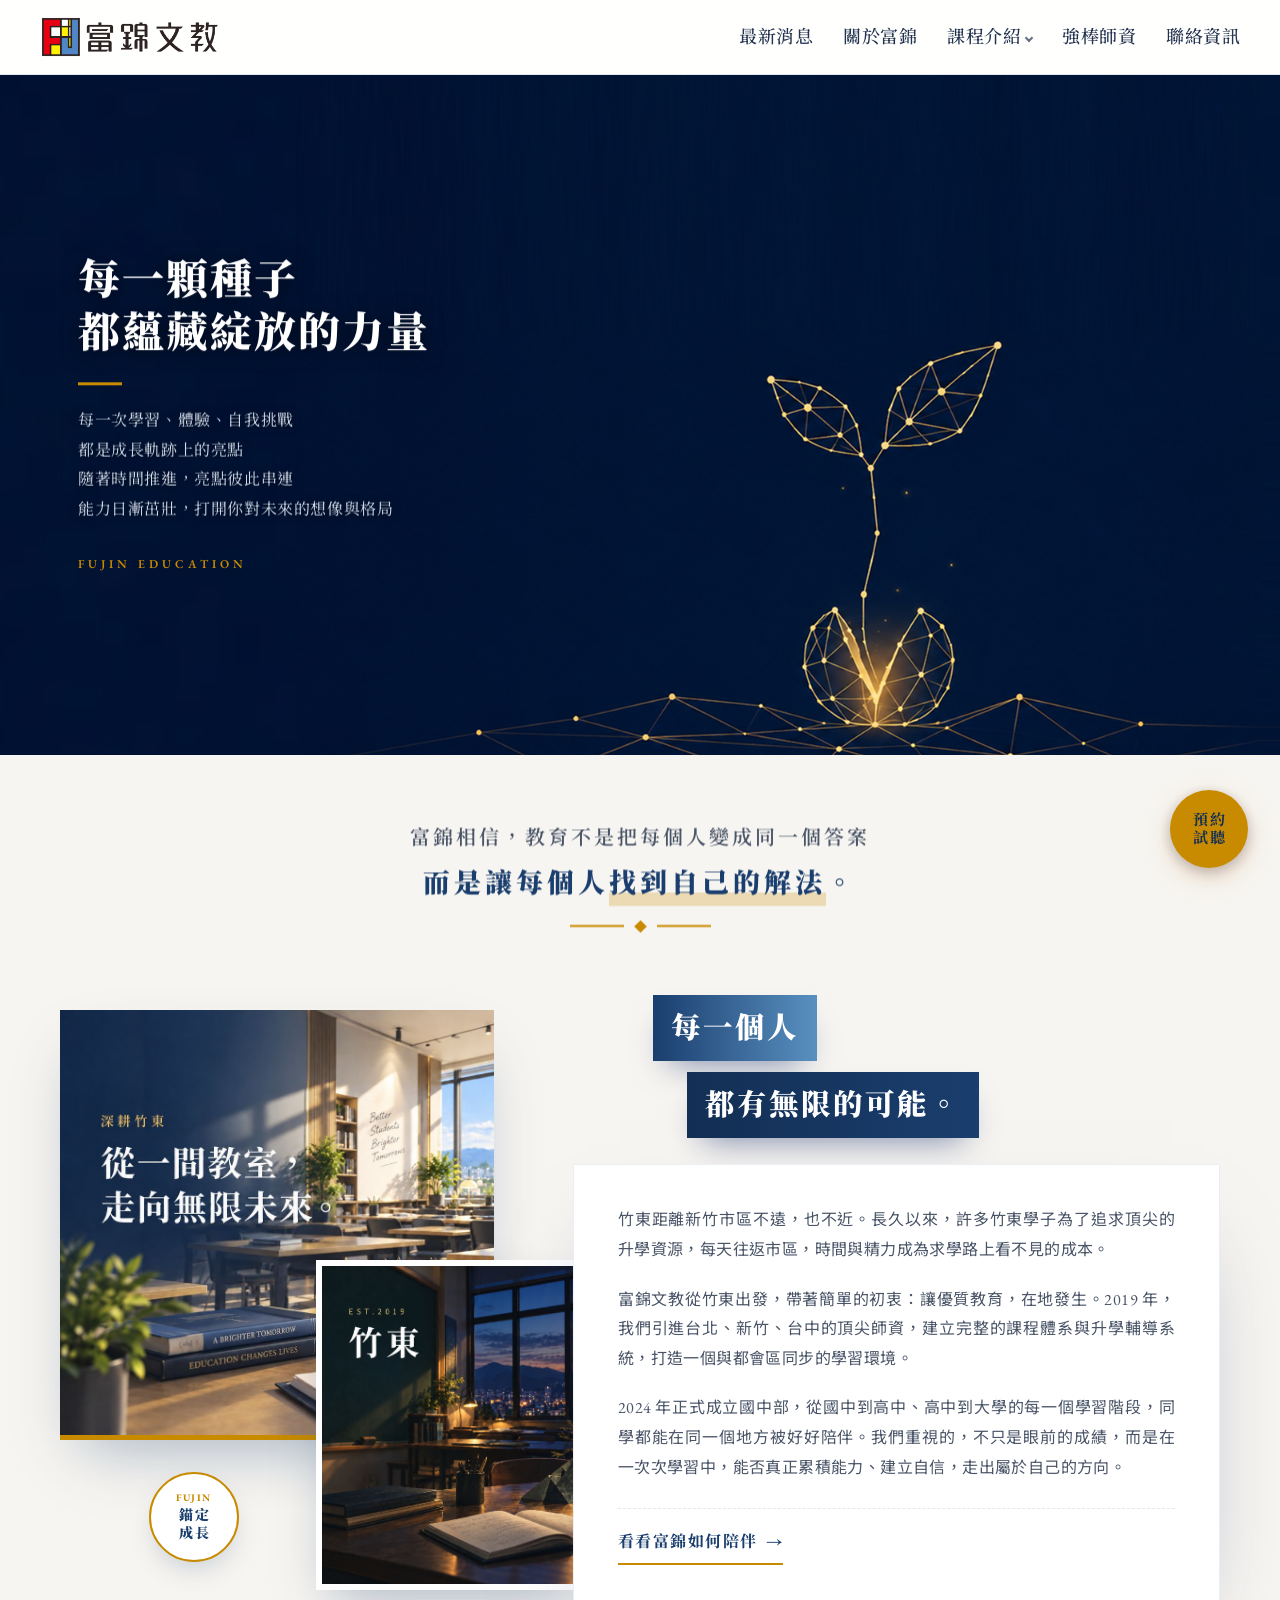
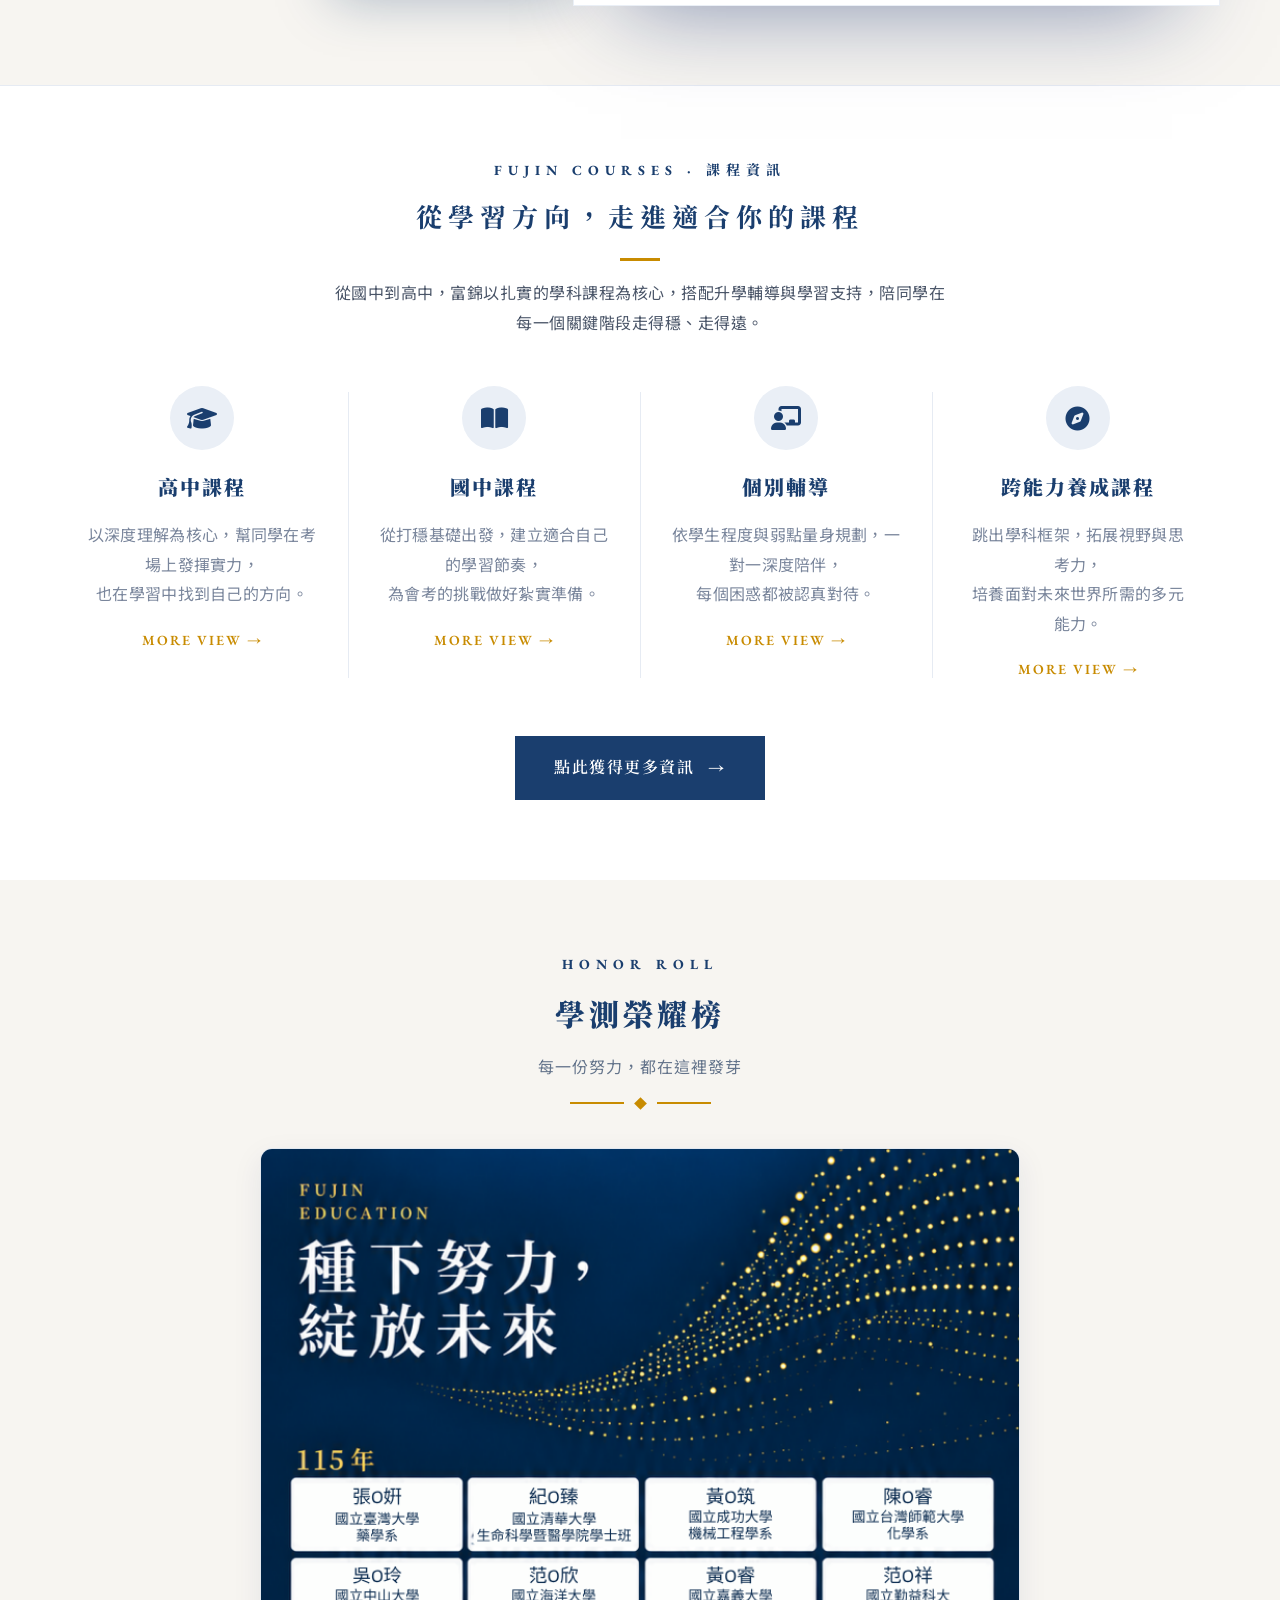
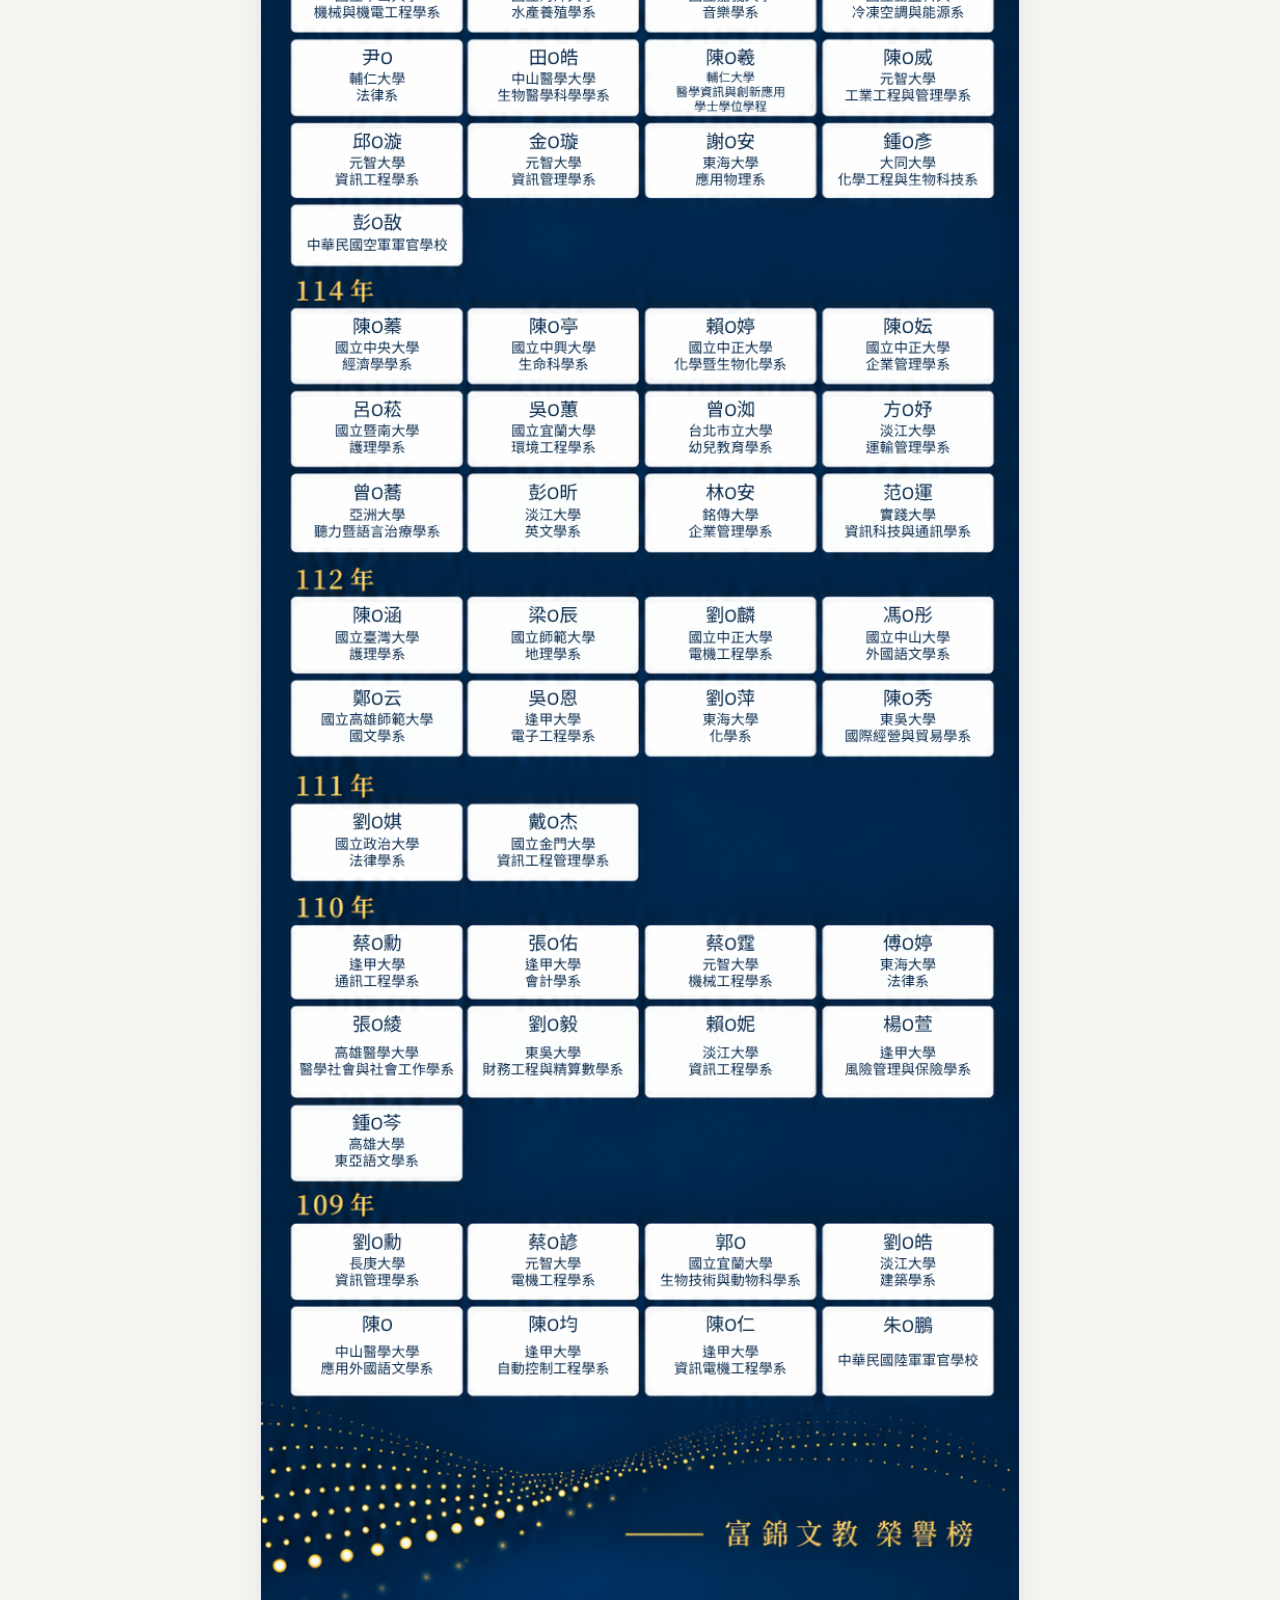
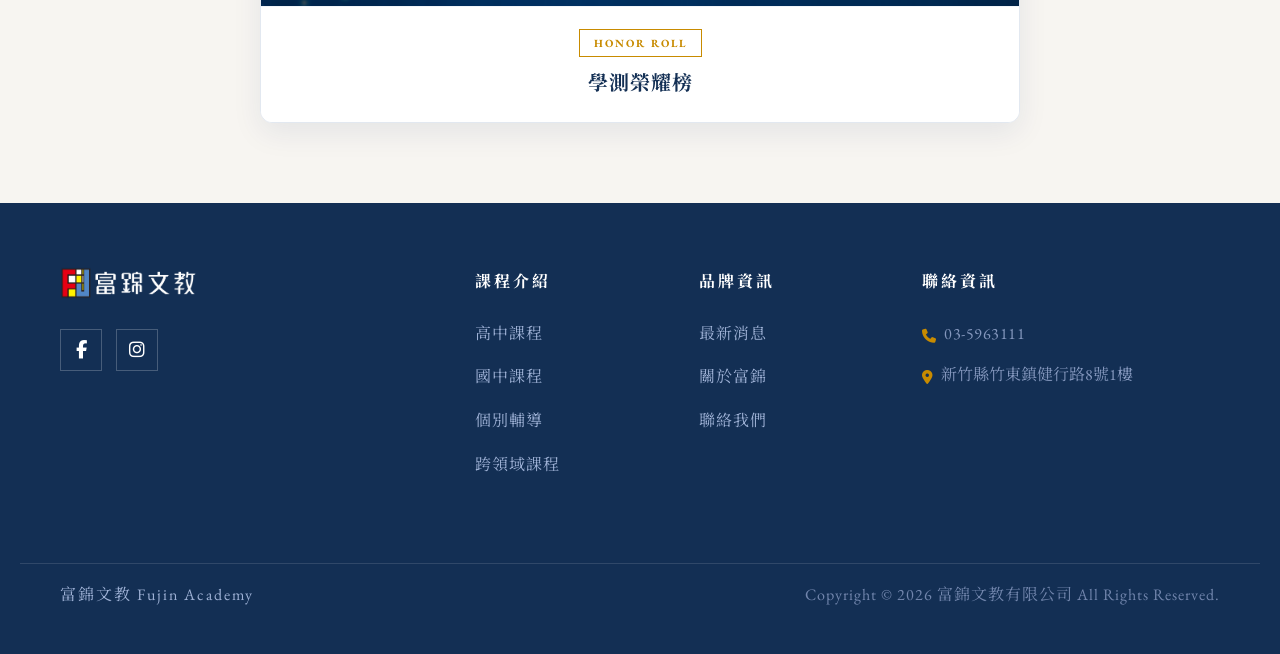
==== commit 779e556a: "Unify homepage course icons with circular support icon style" ====
--- a/index.html
+++ b/index.html
@@ -97,11 +97,7 @@
 
     <div class="co-row">
       <div class="co-col scroll-anim" data-anim="animate__fadeInUp" data-delay="0.1s">
-        <div class="co-ic"><svg viewBox="0 0 24 24">
-            <path d="M3 8l9-4 9 4-9 4-9-4z" />
-            <path d="M7 10v5c0 1.1 2.2 2 5 2s5-.9 5-2v-5" />
-            <path d="M21 8v5" />
-          </svg></div>
+        <div class="co-ic"><i class="fa-solid fa-graduation-cap"></i></div>
         <div class="co-t">高中課程</div>
         <p class="co-d">以深度理解為核心，幫同學在考場上發揮實力，<br>
           也在學習中找到自己的方向。</p>
@@ -109,10 +105,7 @@
       </div>
 
       <div class="co-col scroll-anim" data-anim="animate__fadeInUp" data-delay="0.25s">
-        <div class="co-ic"><svg viewBox="0 0 24 24">
-            <path d="M4 5.5A2.5 2.5 0 0 1 6.5 3H12v16H6.5A2.5 2.5 0 0 0 4 21.5V5.5z" />
-            <path d="M20 5.5A2.5 2.5 0 0 0 17.5 3H12v16h5.5a2.5 2.5 0 0 1 2.5 2.5V5.5z" />
-          </svg></div>
+        <div class="co-ic"><i class="fa-solid fa-book-open"></i></div>
         <div class="co-t">國中課程</div>
         <p class="co-d">從打穩基礎出發，建立適合自己的學習節奏，<br>
           為會考的挑戰做好紮實準備。</p>
@@ -120,10 +113,7 @@
       </div>
 
       <div class="co-col scroll-anim" data-anim="animate__fadeInUp" data-delay="0.4s">
-        <div class="co-ic"><svg viewBox="0 0 24 24">
-            <circle cx="12" cy="8" r="3.5" />
-            <path d="M5 21c0-3.9 3.1-7 7-7s7 3.1 7 7" />
-          </svg></div>
+        <div class="co-ic"><i class="fa-solid fa-chalkboard-user"></i></div>
         <div class="co-t">個別輔導</div>
         <p class="co-d">依學生程度與弱點量身規劃，一對一深度陪伴，<br>
           每個困惑都被認真對待。</p>
@@ -131,10 +121,7 @@
       </div>
 
       <div class="co-col scroll-anim" data-anim="animate__fadeInUp" data-delay="0.55s">
-        <div class="co-ic"><svg viewBox="0 0 24 24">
-            <path d="M3 17l5-5 4 4 8-8" />
-            <path d="M16 8h4v4" />
-          </svg></div>
+        <div class="co-ic"><i class="fa-solid fa-compass"></i></div>
         <div class="co-t">跨能力養成課程</div>
         <p class="co-d">跳出學科框架，拓展視野與思考力，<br>
           培養面對未來世界所需的多元能力。</p>
--- a/css/style.css
+++ b/css/style.css
@@ -932,20 +932,22 @@
 }
 
 .co-ic {
-  width: 74px;
-  height: 74px;
-  margin: 0 auto 24px;
-  border-radius: 0;
+  width: 64px;
+  height: 64px;
+  margin: 0 auto 20px;
+  border-radius: 50%;
   background: var(--pale);
+  color: var(--navy);
   display: flex;
   align-items: center;
   justify-content: center;
-  transition: all .2s ease;
+  font-size: 24px;
+  transition: all .25s ease;
 }
 
 .co-ic svg {
-  width: 34px;
-  height: 34px;
+  width: 30px;
+  height: 30px;
   stroke: var(--royal);
   fill: none;
   stroke-width: 1.6;
@@ -956,6 +958,7 @@
 
 .co-col:hover .co-ic {
   background: var(--navy);
+  color: #fff;
   transform: translateY(-4px);
 }
 
@@ -1398,15 +1401,17 @@
   .collage-img-sub {
     width: 52%;
     height: 230px;
-    left: 0;
+    left: auto;
+    right: 0;
     border-width: 4px;
   }
 
   .collage-badge {
     width: 70px;
     height: 70px;
-    bottom: 12px;
-    right: 6px;
+    bottom: 18px;
+    left: 10%;
+    right: auto;
   }
 
   .collage-badge .cb-cn {
@@ -3298,7 +3303,8 @@
 .loc-box-head {
   display: flex;
   align-items: center;
-  gap: 16px;
+  flex-wrap: wrap;
+  gap: 14px 16px;
   margin-bottom: 22px;
   padding-bottom: 18px;
   border-bottom: 2px solid var(--pale);
@@ -3348,11 +3354,13 @@
   color: var(--navy-deep);
   letter-spacing: 1.5px;
   margin: 0;
+  white-space: nowrap;
 }
 
 .loc-map-nav-btn {
   display: inline-flex;
   align-items: center;
+  justify-content: center;
   gap: 7px;
   padding: 8px 16px;
   background: var(--pale);
@@ -3364,6 +3372,21 @@
   border-radius: 6px;
   transition: all .2s ease;
   margin-left: auto;
+  white-space: nowrap;
+  flex-shrink: 0;
+}
+
+@media (max-width: 640px) {
+  .location-info-box,
+  .location-map-box {
+    padding: 24px 20px;
+  }
+
+  .loc-map-nav-btn {
+    width: 100%;
+    margin-left: 0;
+    padding: 10px 16px;
+  }
 }
 
 .loc-map-nav-btn:hover {
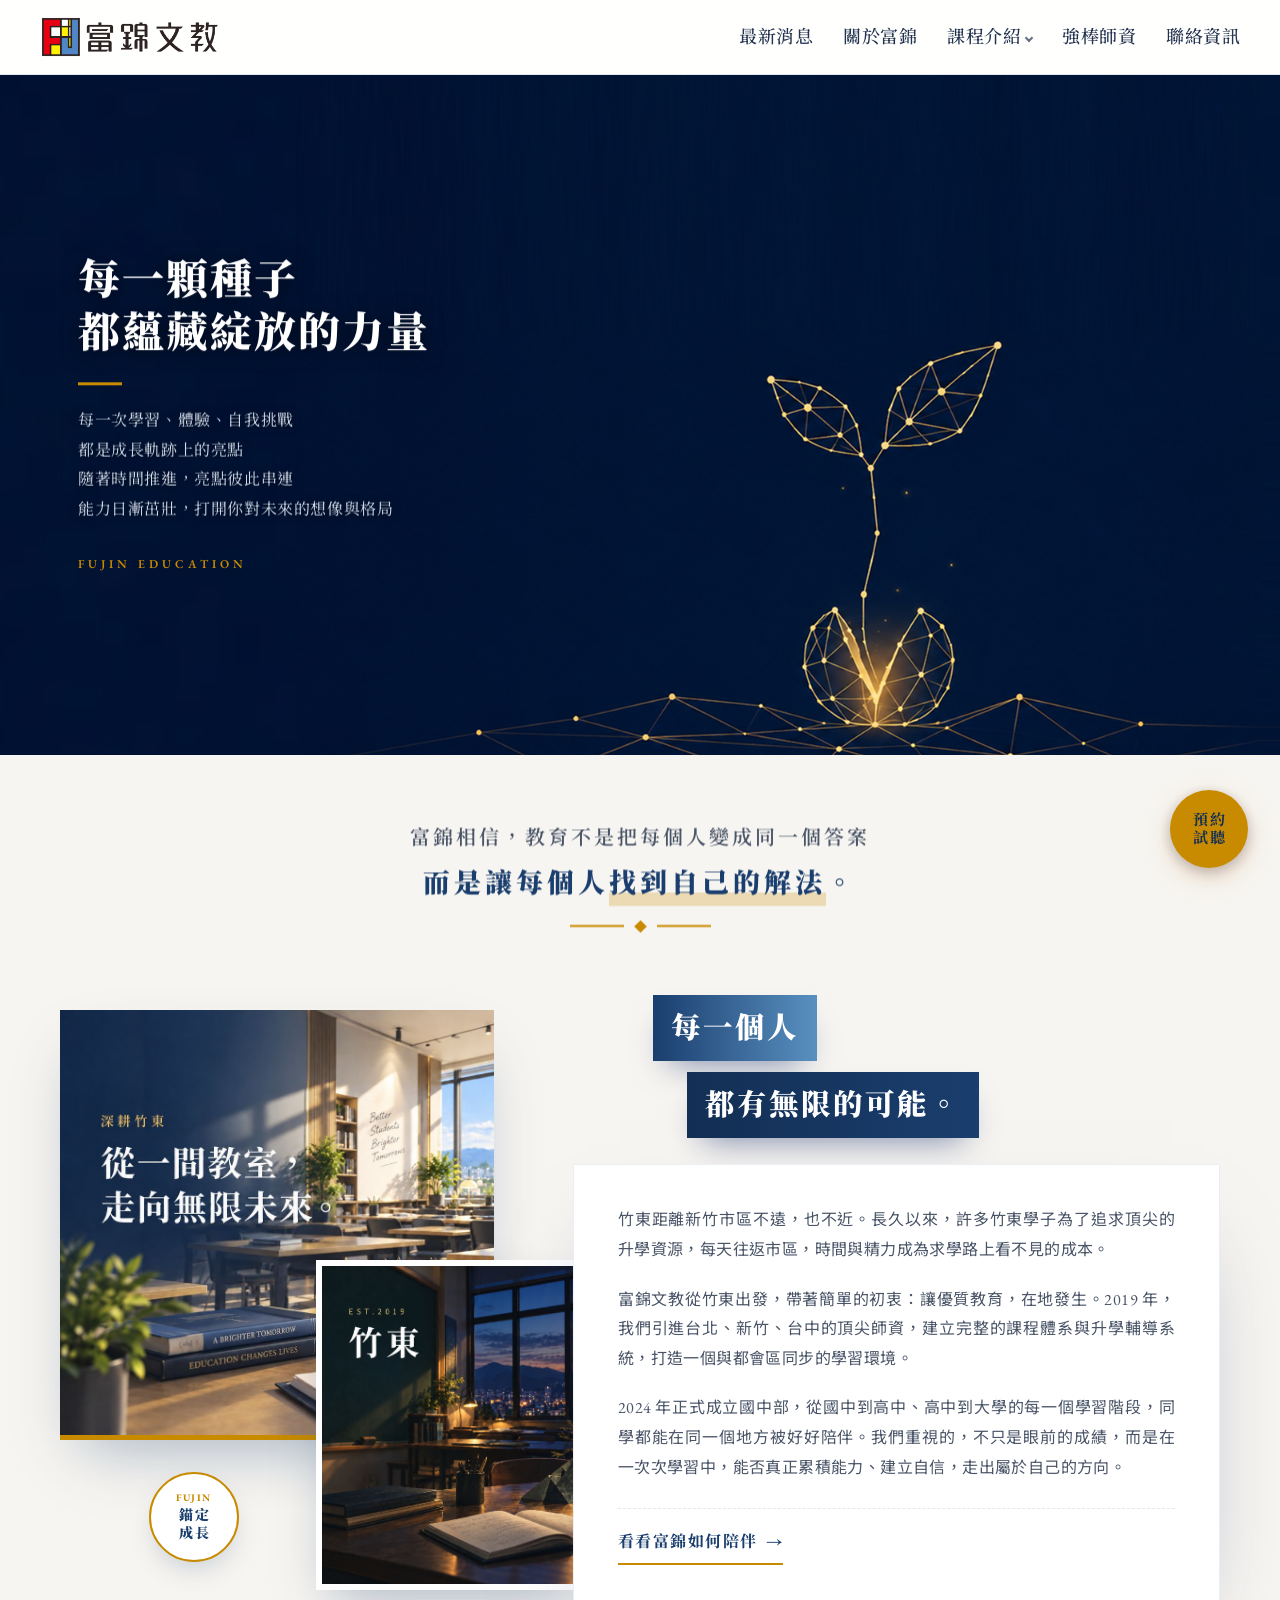
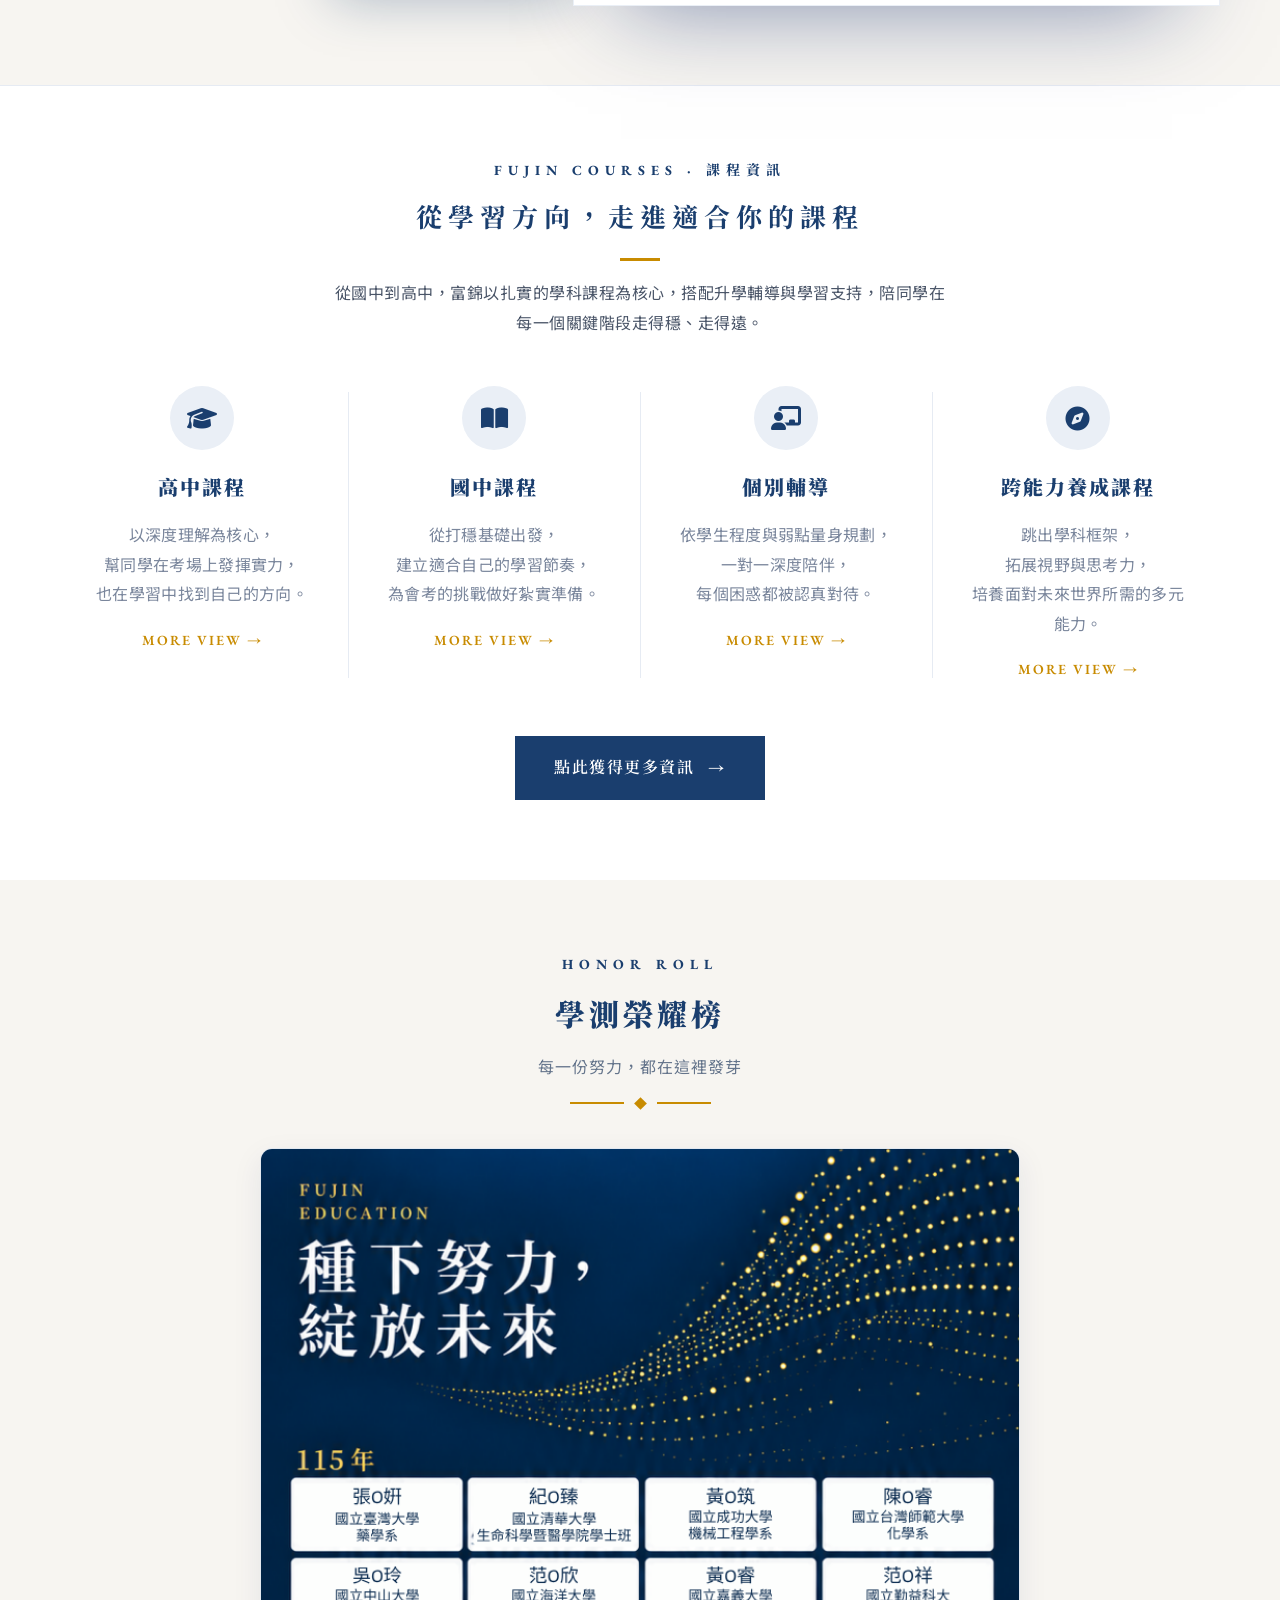
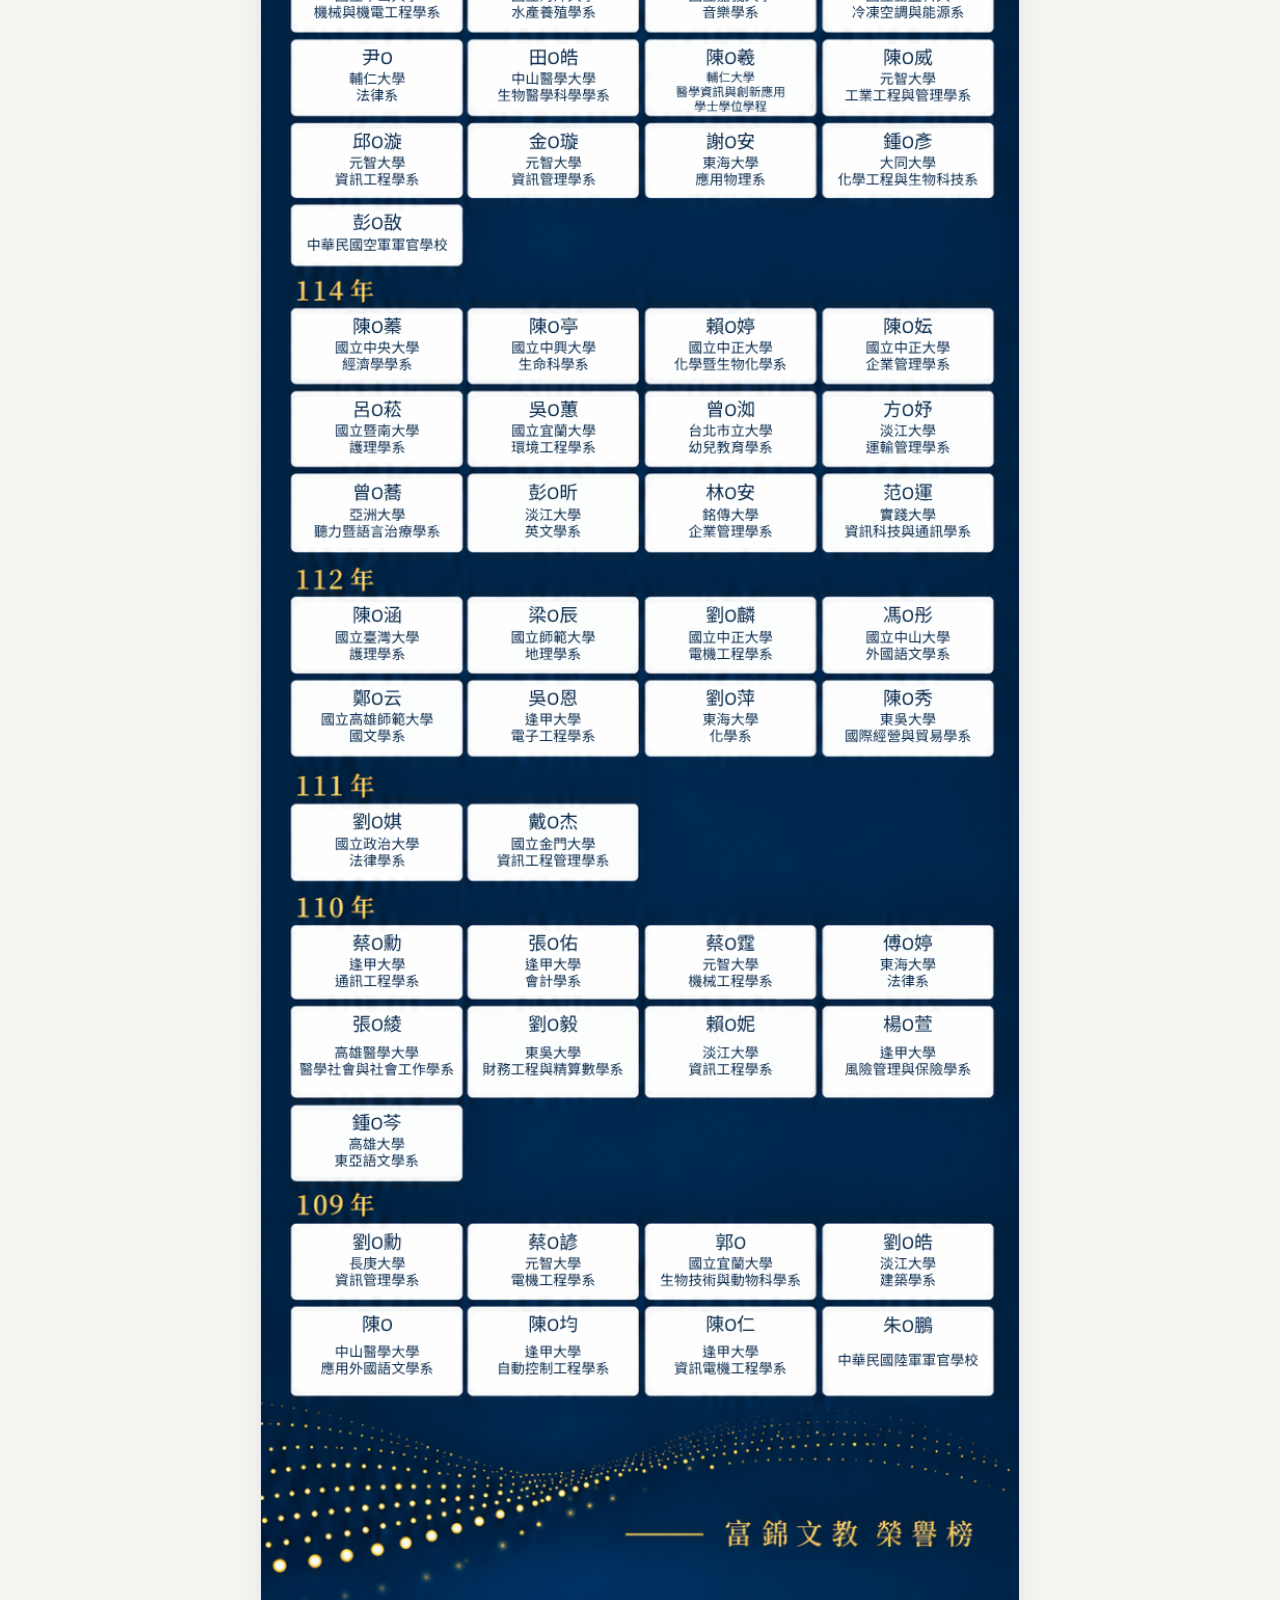
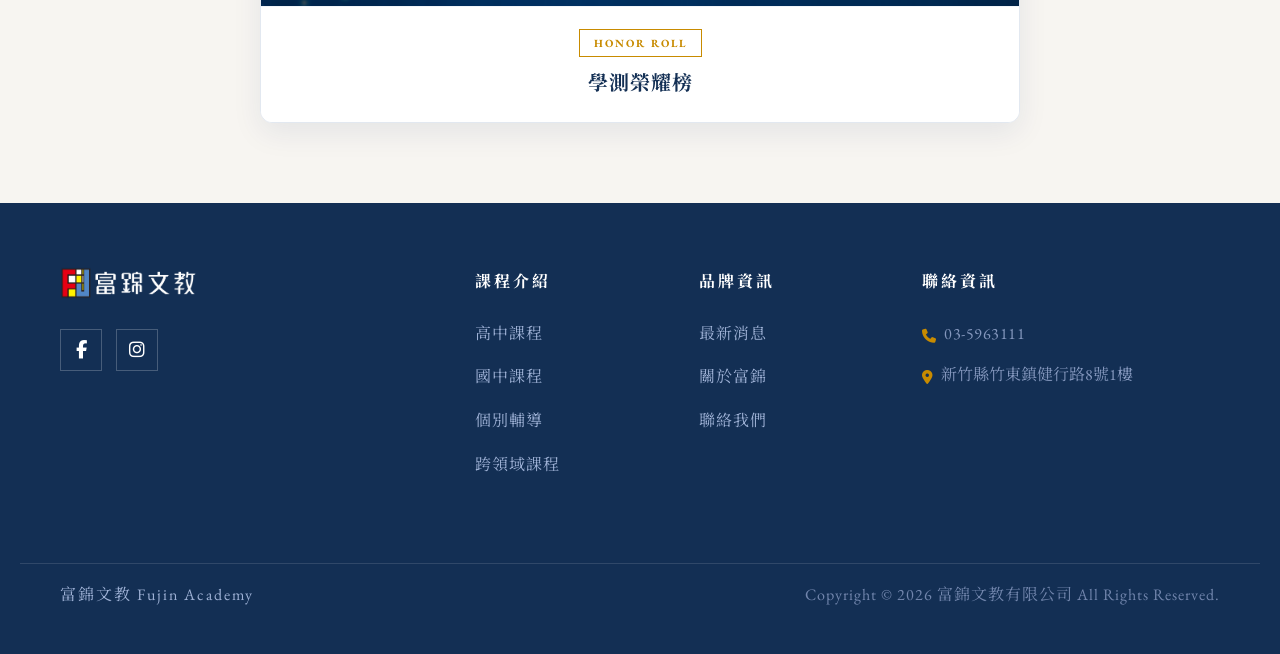
==== commit 83f3cc85: "Update contact card text to 16px and sync homepage course line breaks" ====
--- a/index.html
+++ b/index.html
@@ -75,7 +75,8 @@
             <div class="vision-body home-about-body">
               <p>竹東距離新竹市區不遠，也不近。長久以來，許多竹東學子為了追求頂尖的升學資源，每天往返市區，時間與精力成為求學路上看不見的成本。</p>
               <p>富錦文教從竹東出發，帶著簡單的初衷：讓優質教育，在地發生。2019 年，我們引進台北、新竹、台中的頂尖師資，建立完整的課程體系與升學輔導系統，打造一個與都會區同步的學習環境。</p>
-              <p>2024 年正式成立國中部，從國中到高中、高中到大學的每一個學習階段，同學都能在同一個地方被好好陪伴。我們重視的，不只是眼前的成績，而是在一次次學習中，能否真正累積能力、建立自信，走出屬於自己的方向。</p>
+              <p>2024 年正式成立國中部，從國中到高中、高中到大學的每一個學習階段，同學都能在同一個地方被好好陪伴。我們重視的，不只是眼前的成績，而是在一次次學習中，能否真正累積能力、建立自信，走出屬於自己的方向。
+              </p>
             </div>
             <div class="home-about-cta">
               <a class="home-about-link" href="about.html">看看富錦如何陪伴 <span class="arw">→</span></a>
@@ -99,7 +100,7 @@
       <div class="co-col scroll-anim" data-anim="animate__fadeInUp" data-delay="0.1s">
         <div class="co-ic"><i class="fa-solid fa-graduation-cap"></i></div>
         <div class="co-t">高中課程</div>
-        <p class="co-d">以深度理解為核心，幫同學在考場上發揮實力，<br>
+        <p class="co-d">以深度理解為核心，<br>幫同學在考場上發揮實力，<br>
           也在學習中找到自己的方向。</p>
         <a class="co-more" href="senior.html">MORE VIEW →</a>
       </div>
@@ -107,7 +108,7 @@
       <div class="co-col scroll-anim" data-anim="animate__fadeInUp" data-delay="0.25s">
         <div class="co-ic"><i class="fa-solid fa-book-open"></i></div>
         <div class="co-t">國中課程</div>
-        <p class="co-d">從打穩基礎出發，建立適合自己的學習節奏，<br>
+        <p class="co-d">從打穩基礎出發，<br>建立適合自己的學習節奏，<br>
           為會考的挑戰做好紮實準備。</p>
         <a class="co-more" href="junior.html">MORE VIEW →</a>
       </div>
@@ -115,7 +116,7 @@
       <div class="co-col scroll-anim" data-anim="animate__fadeInUp" data-delay="0.4s">
         <div class="co-ic"><i class="fa-solid fa-chalkboard-user"></i></div>
         <div class="co-t">個別輔導</div>
-        <p class="co-d">依學生程度與弱點量身規劃，一對一深度陪伴，<br>
+        <p class="co-d">依學生程度與弱點量身規劃，<br>一對一深度陪伴，<br>
           每個困惑都被認真對待。</p>
         <a class="co-more" href="tutor.html">MORE VIEW →</a>
       </div>
@@ -123,7 +124,7 @@
       <div class="co-col scroll-anim" data-anim="animate__fadeInUp" data-delay="0.55s">
         <div class="co-ic"><i class="fa-solid fa-compass"></i></div>
         <div class="co-t">跨能力養成課程</div>
-        <p class="co-d">跳出學科框架，拓展視野與思考力，<br>
+        <p class="co-d">跳出學科框架，<br>拓展視野與思考力，<br>
           培養面對未來世界所需的多元能力。</p>
         <a class="co-more" href="cross.html">MORE VIEW →</a>
       </div>
--- a/css/style.css
+++ b/css/style.css
@@ -274,9 +274,9 @@
 .ph-title {
   font-family: 'EB Garamond', 'Noto Serif TC', serif;
   font-weight: 900;
-  font-size: 36px;
-  line-height: 1.25;
-  letter-spacing: 3px;
+  font-size: 30px;
+  line-height: 1.3;
+  letter-spacing: 2.5px;
   color: #ffffff;
   text-shadow: 0 2px 12px rgba(5, 16, 45, .4);
 }
@@ -3251,13 +3251,15 @@
 }
 
 .contact-card-sub {
-  font-size: 14px;
-  color: var(--gray-500);
-  line-height: 1.75;
+  font-family: 'Noto Sans TC', sans-serif;
+  font-size: 16px;
+  color: var(--gray-600);
+  line-height: 1.85;
   margin: 0;
 }
 
 .contact-card-text {
+  font-family: 'Noto Sans TC', sans-serif;
   font-size: 16px;
   color: var(--gray-600);
   line-height: 1.85;
@@ -4024,8 +4026,9 @@
   }
 
   .ph-title {
-    font-size: 36px;
-    letter-spacing: 2px;
+    font-size: 24px;
+    line-height: 1.35;
+    letter-spacing: 1.5px;
   }
 
   .ph-sub {
@@ -4250,7 +4253,7 @@
     justify-content: space-between;
   }
 
-  /* 1. 圓形懸浮開關按鈕 (Suguro Circular Floating Trigger) */
+  /* 1. 圓形懸浮開關按鈕 (Dynamic Morphing Circular Trigger) */
   .nav-toggle {
     display: flex;
     align-items: center;
@@ -4263,50 +4266,114 @@
   }
 
   .nav-btn-circle {
+    position: relative;
     width: 48px;
     height: 48px;
     border-radius: 50%;
-    background: linear-gradient(135deg, #0f2b68, #051438);
-    border: 1px solid rgba(206, 162, 115, 0.5);
-    box-shadow: 0 8px 24px -4px rgba(16, 42, 107, 0.45);
+    background: linear-gradient(135deg, #132F54, #1A3E6E);
+    border: 1.5px solid rgba(255, 255, 255, 0.18);
+    box-shadow: 0 8px 24px -4px rgba(19, 47, 84, 0.5);
     display: flex;
     align-items: center;
     justify-content: center;
-    color: #e2b480;
-    font-size: 19px;
-    transition: all 0.35s cubic-bezier(0.16, 1, 0.3, 1);
+    transition: transform 0.55s cubic-bezier(0.34, 1.56, 0.64, 1),
+      background 0.35s ease,
+      border-color 0.35s ease,
+      box-shadow 0.35s ease;
+    animation: navBtnPulse 2.8s infinite ease-in-out;
+  }
+
+  @keyframes navBtnPulse {
+    0%, 100% {
+      box-shadow: 0 8px 20px -4px rgba(19, 47, 84, 0.45), 0 0 0 0 rgba(19, 47, 84, 0.28);
+    }
+    50% {
+      box-shadow: 0 10px 26px -4px rgba(19, 47, 84, 0.55), 0 0 0 6px rgba(19, 47, 84, 0);
+    }
+  }
+
+  .hb-box {
+    position: relative;
+    width: 20px;
+    height: 14px;
+    display: flex;
+    flex-direction: column;
+    justify-content: space-between;
+    align-items: flex-end;
+  }
+
+  .hb-line {
+    display: block;
+    height: 2px;
+    background: #ffffff;
+    border-radius: 2px;
+    transition: transform 0.45s cubic-bezier(0.34, 1.56, 0.64, 1),
+      width 0.3s ease,
+      opacity 0.25s ease,
+      background-color 0.3s ease;
+    transform-origin: center;
+  }
+
+  .hb-1 {
+    width: 20px;
+  }
+
+  .hb-2 {
+    width: 13px;
+    background: #ffcf5c;
+  }
+
+  .hb-3 {
+    width: 17px;
   }
 
   .nav-toggle:hover .nav-btn-circle {
-    transform: scale(1.06);
-    border-color: var(--gold-bright);
-    box-shadow: 0 10px 28px -4px rgba(206, 162, 115, 0.4);
-  }
-
-  .nav-icon-open {
-    display: block;
-  }
-
-  .nav-icon-close {
-    display: none;
-  }
-
+    transform: scale(1.08) rotate(-6deg);
+    border-color: rgba(255, 207, 92, 0.6);
+  }
+
+  .nav-toggle:hover .hb-2,
+  .nav-toggle:hover .hb-3 {
+    width: 20px;
+  }
+
+  /* 點擊開啟選單時：X 按鈕改為清透霧面玻璃深藍圓鈕，避免與金色「預約試聽」按鈕撞色衝突 */
   #navtog:checked~.head-inner .nav-toggle .nav-btn-circle {
-    background: var(--gold-deep);
-    border-color: #ffffff;
-    color: #ffffff;
-    box-shadow: 0 10px 30px -4px rgba(176, 124, 69, 0.6);
-  }
-
-  #navtog:checked~.head-inner .nav-toggle .nav-icon-open {
-    display: none;
-  }
-
-  #navtog:checked~.head-inner .nav-toggle .nav-icon-close {
-    display: block;
-  }
-
-  /* 2. Suguro 滿版動態全螢幕選單 (Full-Screen Dynamic Overlay) */
+    background: rgba(255, 255, 255, 0.12);
+    border-color: rgba(255, 255, 255, 0.32);
+    backdrop-filter: blur(8px);
+    -webkit-backdrop-filter: blur(8px);
+    transform: rotate(180deg) scale(1.04);
+    box-shadow: 0 8px 24px -4px rgba(0, 0, 0, 0.35);
+    animation: none;
+  }
+
+  #navtog:checked~.head-inner .nav-toggle:hover .nav-btn-circle {
+    background: rgba(255, 255, 255, 0.2);
+    border-color: rgba(255, 255, 255, 0.55);
+  }
+
+  #navtog:checked~.head-inner .nav-toggle .hb-line {
+    background: #ffffff;
+  }
+
+  #navtog:checked~.head-inner .nav-toggle .hb-1 {
+    width: 20px;
+    transform: translateY(6px) rotate(45deg);
+  }
+
+  #navtog:checked~.head-inner .nav-toggle .hb-2 {
+    width: 0;
+    opacity: 0;
+    transform: translateX(8px);
+  }
+
+  #navtog:checked~.head-inner .nav-toggle .hb-3 {
+    width: 20px;
+    transform: translateY(-6px) rotate(-45deg);
+  }
+
+  /* 2. Suguro 滿版動態全螢幕選單 (Full-Screen Dynamic Overlay + Staggered Reveal) */
   .site-head .menu {
     position: fixed;
     top: 0;
@@ -4314,7 +4381,7 @@
     width: 100vw;
     height: 100vh;
     height: 100dvh;
-    background: linear-gradient(150deg, #051336 0%, #0d265e 65%, #040e2b 100%);
+    background: linear-gradient(155deg, #061539 0%, #0d265e 60%, #05102e 100%);
     box-shadow: none;
     border: none;
     z-index: 1000;
@@ -4324,18 +4391,70 @@
     box-sizing: border-box;
     overflow-y: auto;
 
-    /* 幕簾式滑動與淡入動態 (Curtain Slide Opening Dynamics) */
+    /* 幕簾展開與圓弧剪裁動態 */
     opacity: 0;
     visibility: hidden;
-    transform: translateY(-100%);
-    transition: transform 0.45s cubic-bezier(0.16, 1, 0.3, 1), opacity 0.4s ease, visibility 0.4s;
+    transform: translateY(-100%) scale(0.98);
+    transition: transform 0.5s cubic-bezier(0.22, 1, 0.36, 1), opacity 0.38s ease, visibility 0.38s;
   }
 
   #navtog:checked~.head-inner .menu {
     display: flex;
     opacity: 1;
     visibility: visible;
+    transform: translateY(0) scale(1);
+  }
+
+  /* 選單內元素：開啟時依序由下往上彈性浮現 (Staggered Cascade) */
+  .menu-mobile-brand,
+  .menu-cta-btn,
+  .site-head .menu .menu-links>a,
+  .site-head .menu .menu-links>.has-sub {
+    opacity: 0;
+    transform: translateY(20px);
+    transition: opacity 0.42s ease, transform 0.48s cubic-bezier(0.34, 1.56, 0.64, 1), color 0.25s ease, background 0.25s ease;
+  }
+
+  #navtog:checked~.head-inner .menu .menu-mobile-brand {
+    opacity: 1;
     transform: translateY(0);
+    transition-delay: 0.08s;
+  }
+
+  #navtog:checked~.head-inner .menu .menu-cta-btn {
+    opacity: 1;
+    transform: translateY(0);
+    transition-delay: 0.14s;
+  }
+
+  #navtog:checked~.head-inner .menu .menu-links> :nth-child(1) {
+    opacity: 1;
+    transform: translateY(0);
+    transition-delay: 0.20s;
+  }
+
+  #navtog:checked~.head-inner .menu .menu-links> :nth-child(2) {
+    opacity: 1;
+    transform: translateY(0);
+    transition-delay: 0.26s;
+  }
+
+  #navtog:checked~.head-inner .menu .menu-links> :nth-child(3) {
+    opacity: 1;
+    transform: translateY(0);
+    transition-delay: 0.32s;
+  }
+
+  #navtog:checked~.head-inner .menu .menu-links> :nth-child(4) {
+    opacity: 1;
+    transform: translateY(0);
+    transition-delay: 0.38s;
+  }
+
+  #navtog:checked~.head-inner .menu .menu-links> :nth-child(5) {
+    opacity: 1;
+    transform: translateY(0);
+    transition-delay: 0.44s;
   }
 
   /* 選單頂部 Header — Logo + 預約試聽按鈕垂直排列 */
@@ -4343,9 +4462,9 @@
     display: flex;
     flex-direction: column;
     align-items: flex-start;
-    gap: 40px;
-    padding-bottom: 16px;
-    width: 90%;
+    gap: 24px;
+    padding-bottom: 14px;
+    width: 92%;
   }
 
   .menu-mobile-brand {
@@ -4365,19 +4484,22 @@
     align-items: center;
     justify-content: space-between;
     width: 100%;
-    background: var(--gold-deep);
+    background: linear-gradient(135deg, #d49a1a 0%, #b57d05 100%);
+    border: 1px solid rgba(255, 255, 255, 0.22);
     border-radius: 100px;
-    padding: 24px 14px 24px 22px;
+    padding: 15px 14px 15px 22px;
     box-sizing: border-box;
     text-decoration: none !important;
     color: #ffffff !important;
-    transition: background 0.25s ease, border-color 0.25s ease;
+    box-shadow: 0 10px 24px -8px rgba(0, 0, 0, 0.4);
     cursor: pointer;
   }
 
-  .menu-cta-btn:hover {
-    background: rgba(206, 162, 115, 0.18);
-    border-color: var(--gold-bright);
+  .menu-cta-btn:hover,
+  .menu-cta-btn:active {
+    background: #db9a06;
+    border-color: #ffffff;
+    transform: translateY(-2px);
   }
 
   .menu-cta-left {
@@ -4392,8 +4514,8 @@
   }
 
   .menu-cta-left i {
-    font-size: 24px;
-    color: var(--gold-bright);
+    font-size: 22px;
+    color: #fff6dc;
   }
 
   .menu-cta-arrow {
@@ -4405,50 +4527,60 @@
     align-items: center;
     justify-content: center;
     flex-shrink: 0;
-    color: var(--pale);
+    color: #ffffff;
     font-size: 13px;
     transition: background 0.25s ease, transform 0.25s ease;
   }
 
   .menu-cta-btn:hover .menu-cta-arrow {
-    background: var(--gold-bright);
-    transform: translateX(2px);
+    background: #091c3a;
+    transform: translateX(3px);
   }
 
   /* 選單主要連結 */
   .menu-links {
     display: flex;
     flex-direction: column;
-    gap: 4px;
+    gap: 6px;
     margin: 0;
-    width: 90%;
+    width: 92%;
   }
 
   .site-head .menu .menu-links>a,
   .site-head .menu .menu-links .has-sub>a {
     font-family: 'EB Garamond', 'Noto Serif TC', serif;
-    font-size: 22px;
+    font-size: 21px;
     font-weight: 900;
     letter-spacing: 2px;
     color: #ffffff !important;
     text-decoration: none !important;
-    padding: 12px 0;
-    background: transparent;
-    border: none;
-    display: block;
+    padding: 10px 0;
+    background: transparent !important;
+    border: none !important;
+    display: flex;
+    align-items: center;
+    gap: 8px;
     width: 100%;
     box-sizing: border-box;
-    transition: color 0.25s ease, transform 0.25s ease;
+  }
+
+  /* 移除桌機版底線與子項目展開時的殘留線條 */
+  .site-head .menu a::after,
+  .site-head .menu .menu-links>a::after,
+  .site-head .menu .has-sub>a::after {
+    display: none !important;
   }
 
   .site-head .menu .menu-links>a:hover,
   .site-head .menu .menu-links .has-sub>a:hover,
   .site-head .menu .menu-links>a.active,
   .site-head .menu .menu-links .has-sub>a.active {
-    color: var(--gold-bright) !important;
-  }
-
-  /* 子選單 */
+    color: #ffcf5c !important;
+    background: transparent !important;
+    transform: translateX(4px);
+  }
+
+  /* 子選單：改為無框線、圓角膠囊雙欄網格設計 */
   .site-head .menu .has-sub {
     width: 100%;
   }
@@ -4461,38 +4593,62 @@
     visibility: visible !important;
     box-shadow: none !important;
     border: none !important;
-    margin: 0 !important;
+    margin: 4px 0 8px !important;
     padding: 0 !important;
     background: transparent !important;
-    display: flex;
-    flex-direction: column;
-    gap: 2px;
+    display: grid !important;
+    grid-template-columns: repeat(2, 1fr);
+    gap: 10px;
     width: 100%;
   }
 
   .site-head .menu .submenu::before {
-    display: none;
+    display: none !important;
   }
 
   .site-head .menu .submenu a {
     font-family: 'EB Garamond', 'Noto Serif TC', serif;
-    font-size: 18px;
+    font-size: 16px;
     font-weight: 700;
-    letter-spacing: 1.5px;
-    color: #cbd5e1 !important;
-    padding: 10px 0 !important;
+    letter-spacing: 1px;
+    color: #e2e8f0 !important;
+    background: rgba(255, 255, 255, 0.07) !important;
+    padding: 12px 14px !important;
     border: none !important;
-    border-bottom: 1px solid rgba(255, 255, 255, 0.06) !important;
-    display: block !important;
+    border-radius: 12px !important;
+    display: flex !important;
+    align-items: center;
+    gap: 8px;
     box-sizing: border-box;
     text-decoration: none !important;
     width: 100%;
-    transition: color 0.2s ease, transform 0.2s ease;
+    transition: color 0.22s ease, background 0.22s ease, transform 0.22s ease;
+  }
+
+  .site-head .menu .submenu a::before {
+    content: "";
+    width: 6px;
+    height: 6px;
+    border-radius: 50%;
+    background: rgba(255, 207, 92, 0.55);
+    flex-shrink: 0;
+    transition: background 0.22s ease, transform 0.22s ease;
   }
 
   .site-head .menu .submenu a:hover,
+  .site-head .menu .submenu a:active,
   .site-head .menu .submenu a.active {
-    color: #ffffff !important;
+    background: rgba(200, 139, 0, 0.28) !important;
+    color: #ffcf5c !important;
+    padding-left: 14px !important;
+    transform: translateY(-2px);
+  }
+
+  .site-head .menu .submenu a:hover::before,
+  .site-head .menu .submenu a:active::before,
+  .site-head .menu .submenu a.active::before {
+    background: #ffcf5c;
+    transform: scale(1.3);
   }
 
 }
@@ -4521,6 +4677,11 @@
 @media (max-width: 480px) {
   .wrap {
     padding: 0 16px;
+  }
+
+  .ph-title {
+    font-size: 22px;
+    letter-spacing: 1px;
   }
 
   .site-head .head-inner {
